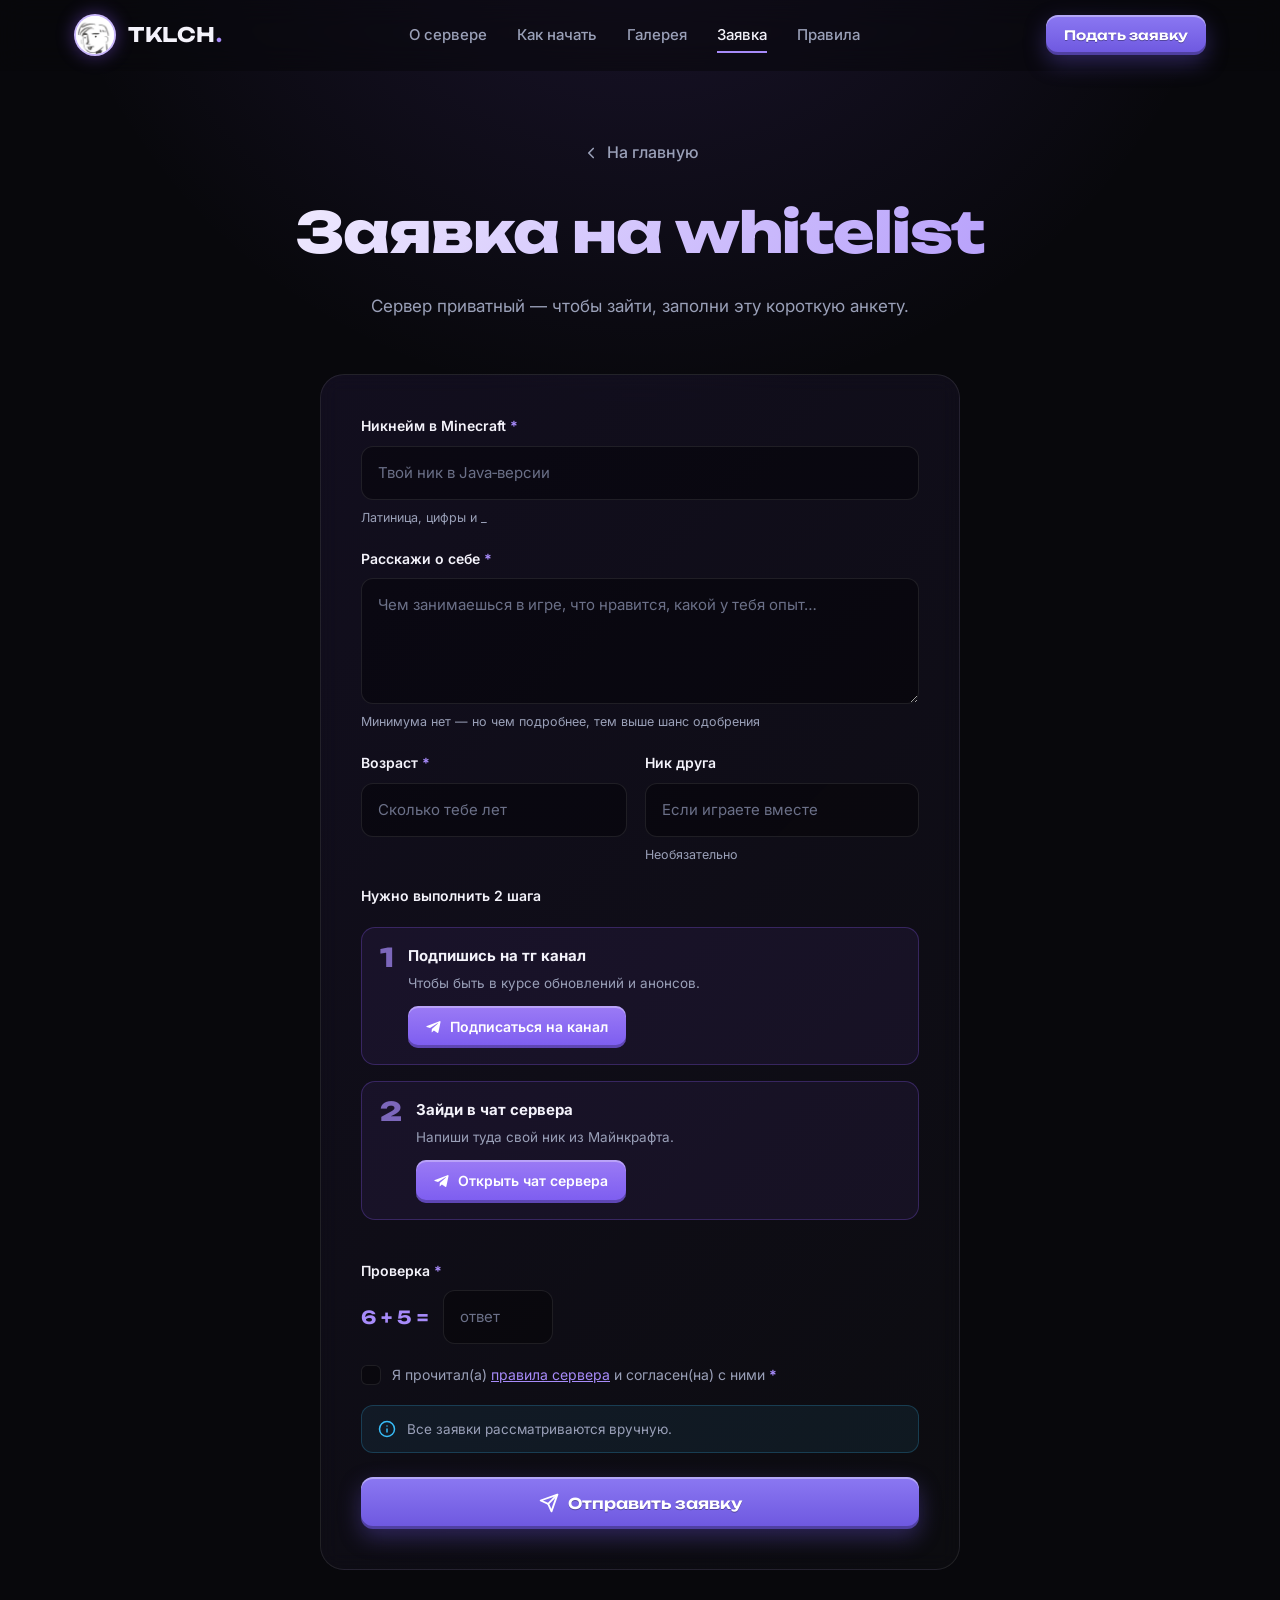
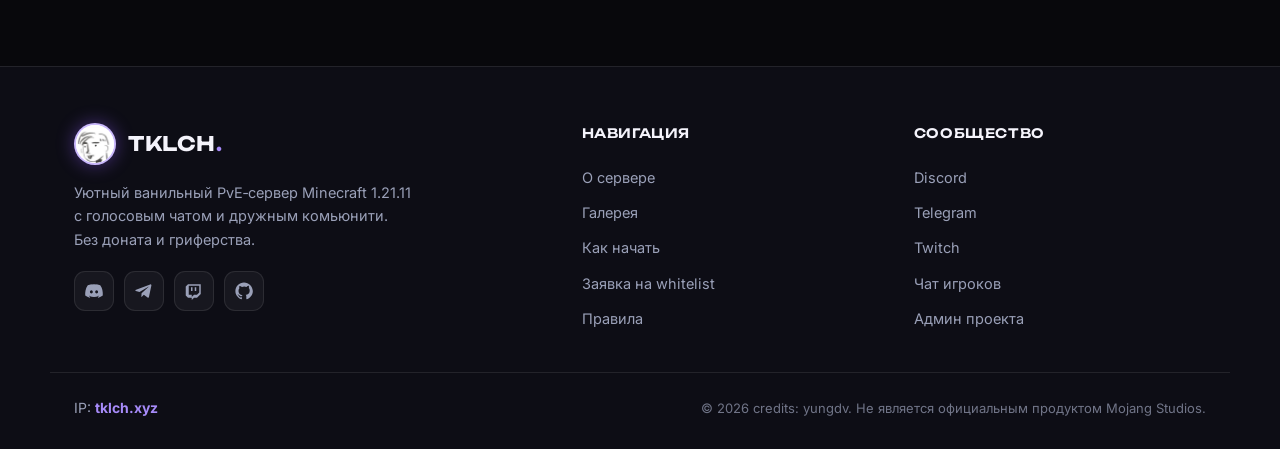
==== appeal.html @ 6e18e3d5 "yo" ====
<!DOCTYPE html>
<html lang="ru">
<head>
<meta charset="UTF-8">
<meta http-equiv="Content-Security-Policy" content="upgrade-insecure-requests">
<meta name="viewport" content="width=device-width, initial-scale=1.0">
<title>Заявка на whitelist | TKLCH Vanilla</title>
<meta name="description" content="Подать заявку на whitelist сервера TKLCH Vanilla. Заполни анкету — админы рассмотрят и добавят тебя на сервер.">
<meta name="robots" content="noindex, follow">
<link rel="icon" href="assets/logo.png">
<link rel="preconnect" href="https://fonts.googleapis.com">
<link rel="preconnect" href="https://fonts.gstatic.com" crossorigin>
<link href="https://fonts.googleapis.com/css2?family=Unbounded:wght@400;600;700;800&family=Inter:wght@400;500;600;700&family=Caveat:wght@600;700&display=swap" rel="stylesheet">
<link rel="stylesheet" href="css/style.css">
</head>
<body class="page-appeal">

<header class="nav" id="nav">
  <div class="nav__inner">
    <a href="index.html" class="brand">
      <span class="brand__logo"><img src="assets/logo.png" alt="TKLCH"></span>
      <span class="brand__name">TKLCH<b>.</b></span>
    </a>
    <nav class="nav__links" id="navLinks">
      <a href="index.html#about">О сервере</a>
      <a href="index.html#join">Как начать</a>
      <a href="index.html#gallery">Галерея</a>
      <a href="appeal.html" class="active">Заявка</a>
      <a href="rules.html">Правила</a>
    </nav>
    <div class="nav__right">
            <a href="appeal.html" class="mc-btn mc-btn--sm">Подать заявку</a>
      <button class="burger" id="burger" aria-label="Меню"><span></span><span></span><span></span></button>
    </div>
  </div>
</header>

<section class="appeal-hero">
  <div class="wrap">
    <a href="index.html" class="back-link">
      <svg viewBox="0 0 24 24" width="18" height="18" fill="none" stroke="currentColor" stroke-width="2.2" stroke-linecap="round" stroke-linejoin="round"><path d="m15 18-6-6 6-6"/></svg>
      На главную
    </a>
    <h1 class="appeal-hero__title">Заявка на whitelist</h1>
    <p class="appeal-hero__lead">Сервер приватный — чтобы зайти, заполни эту короткую анкету.</p>
  </div>
</section>

<section class="section appeal-section">
  <div class="wrap">
    <div class="appeal-card reveal">

      <div class="appeal-box" id="appealBox">
        <form class="appeal-form" id="appealForm" novalidate>

          <label class="field">
            <span class="field__label">Никнейм в Minecraft <b>*</b></span>
            <div class="nick-row">
              <img class="nick-avatar" id="nickAvatar" src="" alt="">
              <input type="text" name="nick" id="fNick" placeholder="Твой ник в Java‑версии" autocomplete="off" maxlength="16">
            </div>
            <span class="field__hint">Латиница, цифры и _</span>
          </label>

          <label class="field">
            <span class="field__label">Расскажи о себе <b>*</b></span>
            <textarea name="about" id="fAbout" rows="4" placeholder="Чем занимаешься в игре, что нравится, какой у тебя опыт…"></textarea>
            <span class="field__hint">Минимума нет — но чем подробнее, тем выше шанс одобрения</span>
          </label>

          <div class="field-row">
            <label class="field">
              <span class="field__label">Возраст <b>*</b></span>
              <input type="number" name="age" id="fAge" placeholder="Сколько тебе лет" min="6" max="99">
            </label>
            <label class="field">
              <span class="field__label">Ник друга</span>
              <input type="text" name="friend" id="fFriend" placeholder="Если играете вместе" autocomplete="off" maxlength="16">
              <span class="field__hint">Необязательно</span>
            </label>
          </div>
          <span class="field__label">Нужно выполнить 2 шага</span>
          <div class="chat-steps">
            <div class="chat-step">
              <span class="chat-step__n">1</span>
              <div class="chat-step__body">
                <b>Подпишись на тг канал</b>
                <p>Чтобы быть в курсе обновлений и анонсов.</p>
                <a class="chat-step__btn" href="https://t.me/tklch1" target="_blank" rel="noopener">
                  <svg viewBox="0 0 24 24" width="16" height="16" fill="currentColor"><path d="M21.9 4.3 18.6 20c-.2 1.1-.9 1.3-1.8.8l-5-3.7-2.4 2.3c-.3.3-.5.5-1 .5l.4-5 9.1-8.2c.4-.4-.1-.6-.6-.2L6 13.4l-4.8-1.5c-1-.3-1-1 .2-1.5l18.8-7.2c.9-.3 1.6.2 1.7 1.1Z"/></svg>
                  Подписаться на канал
                </a>
              </div>
            </div>

            <div class="chat-step">
              <span class="chat-step__n">2</span>
              <div class="chat-step__body">
                <b>Зайди в чат сервера</b>
                <p>Напиши туда свой ник из Майнкрафта.</p> 
                <a class="chat-step__btn" href="https://t.me/+W9TUiz_y2bthZDky" target="_blank" rel="noopener">
                  <svg viewBox="0 0 24 24" width="16" height="16" fill="currentColor"><path d="M21.9 4.3 18.6 20c-.2 1.1-.9 1.3-1.8.8l-5-3.7-2.4 2.3c-.3.3-.5.5-1 .5l.4-5 9.1-8.2c.4-.4-.1-.6-.6-.2L6 13.4l-4.8-1.5c-1-.3-1-1 .2-1.5l18.8-7.2c.9-.3 1.6.2 1.7 1.1Z"/></svg>
                  Открыть чат сервера
                </a>
              </div>
            </div>
          </div>

          <label class="field">
            <span class="field__label">Проверка <b>*</b></span>
            <div class="cap-row">
              <span class="cap-q" id="capQ">? + ? =</span>
              <input type="number" id="fCap" inputmode="numeric" placeholder="ответ">
            </div>
          </label>

          <label class="check">
            <input type="checkbox" id="rulesAgree">
            <span>Я прочитал(а) <a href="rules.html" target="_blank" rel="noopener">правила сервера</a> и согласен(на) с ними <b>*</b></span>
          </label>

          <div class="appeal-note">
            <svg viewBox="0 0 24 24" width="18" height="18" fill="none" stroke="currentColor" stroke-width="2" stroke-linecap="round" stroke-linejoin="round"><circle cx="12" cy="12" r="10"/><path d="M12 16v-4"/><path d="M12 8h.01"/></svg>
            <span>Все заявки рассматриваются вручную.</span>
          </div>

          <p class="appeal-err" id="appealErr" hidden></p>

          <button type="submit" class="mc-btn mc-btn--big appeal-submit" id="appealSubmit">
            <svg viewBox="0 0 24 24" width="20" height="20" fill="none" stroke="currentColor" stroke-width="2.2" stroke-linecap="round" stroke-linejoin="round"><path d="m22 2-7 20-4-9-9-4Z"/><path d="M22 2 11 13"/></svg>
            Отправить заявку
          </button>
        </form>
      </div>

        <div class="appeal-done" id="appealDone" hidden>
        <span class="appeal-done__ic">
          <svg viewBox="0 0 24 24" width="40" height="40" fill="none" stroke="currentColor" stroke-width="2.4" stroke-linecap="round" stroke-linejoin="round"><path d="M20 6 9 17l-5-5"/></svg>
        </span>
        <h2>Заявка принята ✓</h2>
        <p>Спасибо! Теперь зайди в чат сервера и напиши свой ник — админ увидит заявку и проверит тебя.</p>
        <div class="appeal-done__ip">IP сервера: <b>tklch.xyz</b> — пробуй подключаться, как только одобрят.</div>
        <div class="appeal-done__btns">
          <a class="mc-btn mc-btn--big" href="https://drive.google.com/drive/folders/1QdErwr2cvwE86DZERd6zlfcnde2Ei71H?usp=sharing" target="_blank" rel="noopener">
            <svg viewBox="0 0 24 24" width="20" height="20" fill="none" stroke="currentColor" stroke-width="2.2" stroke-linecap="round" stroke-linejoin="round"><path d="M21 15v4a2 2 0 0 1-2 2H5a2 2 0 0 1-2-2v-4"/><path d="M7 10l5 5 5-5"/><path d="M12 15V3"/></svg>
            Скачать сборку
          </a>
          <a class="ghost-btn" href="index.html">На главную</a>
        </div>
      </div>

    </div>
  </div>
</section>

<footer class="footer">
  <div class="wrap footer__top">
    <div class="footer__brand">
      <a href="index.html" class="brand">
        <span class="brand__logo"><img src="assets/logo.png" alt="TKLCH"></span>
        <span class="brand__name">TKLCH<b>.</b></span>
      </a>
      <p>Уютный ванильный PvE‑сервер Minecraft 1.21.11 с голосовым чатом и дружным комьюнити. Без доната и гриферства.</p>
      <div class="footer__socials">
        <a class="footer__soc" href="https://discord.gg/ajmHTSqC7" target="_blank" rel="noopener" aria-label="Discord">
          <svg viewBox="0 0 24 24" width="18" height="18" fill="currentColor"><path d="M20.3 4.4A19.8 19.8 0 0 0 15.4 3l-.3.5a18 18 0 0 1 4.3 1.4 16.6 16.6 0 0 0-14.8 0A18 18 0 0 1 8.9 3.5L8.6 3a19.8 19.8 0 0 0-4.9 1.4C.5 9 .1 13.6.3 18.1a19.9 19.9 0 0 0 6 3l.8-1.3a13 13 0 0 1-2-1l.5-.4a14.2 14.2 0 0 0 12.8 0l.5.4a13 13 0 0 1-2 1l.8 1.3a19.9 19.9 0 0 0 6-3c.3-5.2-.5-9.8-3.4-13.7ZM8.5 15.3c-1 0-1.9-1-1.9-2.2s.8-2.2 1.9-2.2 1.9 1 1.9 2.2-.8 2.2-1.9 2.2Zm7 0c-1 0-1.9-1-1.9-2.2s.8-2.2 1.9-2.2 1.9 1 1.9 2.2-.8 2.2-1.9 2.2Z"/></svg>
        </a>
        <a class="footer__soc" href="https://t.me/tklch1/574" target="_blank" rel="noopener" aria-label="Telegram">
          <svg viewBox="0 0 24 24" width="18" height="18" fill="currentColor"><path d="M21.9 4.3 18.6 20c-.2 1.1-.9 1.3-1.8.8l-5-3.7-2.4 2.3c-.3.3-.5.5-1 .5l.4-5 9.1-8.2c.4-.4-.1-.6-.6-.2L6 13.4l-4.8-1.5c-1-.3-1-1 .2-1.5l18.8-7.2c.9-.3 1.6.2 1.7 1.1Z"/></svg>
        </a>
        <a class="footer__soc" href="https://twitch.tv/tklch_" target="_blank" rel="noopener" aria-label="Twitch">
          <svg viewBox="0 0 24 24" width="18" height="18" fill="currentColor"><path d="M4 3 1 6v12l3 3h5v3l3-3h4l5-5V3H4Zm15 11-3 3h-4l-3 3v-3H5V5h14v9ZM15 7h-2v5h2V7Zm-5 0H8v5h2V7Z"/></svg>
        </a>
        <a class="footer__soc" href="https://github.com/yungdv" target="_blank" rel="noopener" aria-label="GitHub">
          <svg viewBox="0 0 24 24" width="18" height="18" fill="currentColor"><path d="M12 .5C5.7.5.5 5.7.5 12c0 5.1 3.3 9.4 7.9 10.9.6.1.8-.2.8-.5v-2c-3.2.7-3.9-1.4-3.9-1.4-.5-1.3-1.3-1.7-1.3-1.7-1.1-.7.1-.7.1-.7 1.2.1 1.8 1.2 1.8 1.2 1 1.8 2.7 1.3 3.4 1 .1-.8.4-1.3.7-1.6-2.6-.3-5.3-1.3-5.3-5.7 0-1.3.5-2.3 1.2-3.1-.1-.3-.5-1.5.1-3.1 0 0 1-.3 3.3 1.2a11.5 11.5 0 0 1 6 0C17.3 4.7 18.3 5 18.3 5c.6 1.6.2 2.8.1 3.1.8.8 1.2 1.8 1.2 3.1 0 4.4-2.7 5.4-5.3 5.7.4.4.8 1.1.8 2.2v3.3c0 .3.2.6.8.5 4.6-1.5 7.9-5.8 7.9-10.9C23.5 5.7 18.3.5 12 .5Z"/></svg>
        </a>
      </div>
    </div>
    <div class="footer__col">
      <h4>Навигация</h4>
      <a href="index.html#about">О сервере</a>
      <a href="index.html#gallery">Галерея</a>
      <a href="index.html#join">Как начать</a>
      <a href="appeal.html">Заявка на whitelist</a>
      <a href="rules.html">Правила</a>
    </div>
    <div class="footer__col">
      <h4>Сообщество</h4>
      <a href="https://discord.gg/ajmHTSqC7" target="_blank" rel="noopener">Discord</a>
      <a href="https://t.me/tklch1/574" target="_blank" rel="noopener">Telegram</a>
      <a href="https://twitch.tv/tklch_" target="_blank" rel="noopener">Twitch</a>
      <a href="https://t.me/+X7nzIsQjGr85MTEy" target="_blank" rel="noopener">Чат игроков</a>
      <a href="https://t.me/DAILKAT" target="_blank" rel="noopener">Админ проекта</a>
    </div>
  </div>
  <div class="wrap footer__bottom">
    <p class="footer__ip">IP: <b>tklch.xyz</b></p>
    <p class="footer__copy">© 2026 credits: yungdv. Не является официальным продуктом Mojang Studios.</p>
  </div>
</footer>

<script src="js/main.js"></script>
</body>
</html>
---- css/style.css ----
:root{
    --bg:#08080c;
    --bg2:#0d0d15;
    --violet:#8b5cf6;
    --violet-2:#a78bfa;
    --indigo:#6366f1;
    --blue:#38bdf8;
    --green:#34d399;
    --text:#f4f3fb;
    --muted:#9aa0b8;
    --border:rgba(255,255,255,.09);
    --glass:rgba(255,255,255,.045);
    --radius:18px;
    --maxw:1180px;
  }
  *{margin:0;padding:0;box-sizing:border-box}
  html{scroll-behavior:smooth;scroll-padding-top:90px}
  body{
    font-family:'Inter',system-ui,sans-serif;
    background:var(--bg);
    color:var(--text);
    line-height:1.6;
    overflow-x:hidden;
    -webkit-font-smoothing:antialiased;
  }
  img{display:block;max-width:100%}
  a{color:inherit;text-decoration:none}
  code{font-family:ui-monospace,'SFMono-Regular',Menlo,Consolas,monospace}
  .wrap{max-width:var(--maxw);margin:0 auto;padding:0 24px}
  .section{padding:96px 0;position:relative}

  .nav{
    position:fixed;inset:0 0 auto 0;z-index:100;
    background:rgba(8,8,12,.55);
    backdrop-filter:blur(14px);
    border-bottom:1px solid transparent;
    transition:.3s;
  }
  .nav.scrolled{background:rgba(8,8,12,.9);border-bottom-color:var(--border)}
  .nav__inner{
    max-width:var(--maxw);margin:0 auto;padding:14px 24px;
    display:flex;align-items:center;justify-content:space-between;gap:20px;
  }
  .brand{display:flex;align-items:center;gap:12px;cursor:pointer}
  .brand__logo{
    width:42px;height:42px;border-radius:50%;overflow:hidden;
    background:#fff;display:grid;place-items:center;flex:none;
    border:2px solid rgba(167,139,250,.6);
    box-shadow:0 0 18px rgba(139,92,246,.45);
  }
  .brand__logo img{width:100%;height:100%;object-fit:cover}
  .brand__name{font-family:'Unbounded';font-weight:700;font-size:20px;letter-spacing:.5px}
  .brand__name b{color:var(--violet-2)}
  .nav__links{display:flex;gap:30px}
  .nav__links a{color:var(--muted);font-weight:500;font-size:15px;position:relative;transition:.2s}
  .nav__links a::after{content:"";position:absolute;left:0;bottom:-6px;height:2px;width:0;background:var(--violet-2);transition:.25s}
  .nav__links a:hover,.nav__links a.active{color:var(--text)}
  .nav__links a:hover::after,.nav__links a.active::after{width:100%}
  .nav__right{display:flex;align-items:center;gap:14px}
  .burger{display:none;flex-direction:column;gap:5px;background:none;border:0;cursor:pointer;padding:6px}
  .burger span{width:24px;height:2px;background:var(--text);border-radius:2px;transition:.3s}

  .mc-btn{
    font-family:'Unbounded';font-weight:600;font-size:14px;color:#fff;
    display:inline-flex;align-items:center;gap:9px;cursor:pointer;
    background:linear-gradient(180deg,#8b78f2,#6d57df);
    border:0;border-radius:12px;padding:14px 24px;
    box-shadow:inset 0 2px 0 rgba(255,255,255,.35),inset 0 -3px 0 rgba(0,0,0,.28),0 8px 22px rgba(109,87,223,.35);
    text-shadow:0 1px 0 rgba(0,0,0,.3);transition:filter .2s,box-shadow .2s,background .2s;
  }
  .mc-btn:hover{filter:brightness(1.12);box-shadow:inset 0 2px 0 rgba(255,255,255,.4),inset 0 -3px 0 rgba(0,0,0,.28),0 10px 30px rgba(109,87,223,.55)}
  .mc-btn:active{box-shadow:inset 0 2px 6px rgba(0,0,0,.4)}
  .mc-btn--sm{padding:10px 18px;font-size:13px}
  .mc-btn--big{padding:16px 28px;font-size:15px}
  .mc-btn--discord{background:linear-gradient(180deg,#6d7bf2,#5260d8);box-shadow:inset 0 2px 0 rgba(255,255,255,.3),inset 0 -3px 0 rgba(0,0,0,.28),0 8px 22px rgba(82,96,216,.4)}
  .mc-btn--discord:hover{box-shadow:inset 0 2px 0 rgba(255,255,255,.35),inset 0 -3px 0 rgba(0,0,0,.28),0 10px 30px rgba(82,96,216,.6)}
  .mc-btn.copied{background:linear-gradient(180deg,#34d399,#10b981)!important;box-shadow:inset 0 2px 0 rgba(255,255,255,.35),inset 0 -3px 0 rgba(0,0,0,.25),0 8px 22px rgba(16,185,129,.4)!important}
  .ghost-btn{
    font-family:'Inter';font-weight:600;font-size:14px;color:var(--text);
    display:inline-flex;align-items:center;gap:9px;cursor:pointer;
    background:var(--glass);border:1px solid var(--border);border-radius:12px;padding:15px 22px;transition:.2s;
  }
  .ghost-btn:hover{border-color:var(--violet-2);background:rgba(139,92,246,.12);box-shadow:0 0 24px rgba(139,92,246,.18)}
  .ghost-btn.copied{border-color:var(--green)!important;color:var(--green)!important}

  .hero{position:relative;min-height:100vh;display:flex;align-items:center;padding:120px 0 80px;overflow:hidden}
  .hero__bg{
    position:absolute;inset:0;z-index:0;
    background:url('../assets/background.png') center/cover no-repeat;
    filter:blur(3px) saturate(1.1) brightness(.9);
    transform:translate(var(--px,0px),var(--py,0px)) scale(1.16);
    animation:slowzoom 26s ease-in-out infinite alternate;
    will-change:transform;
  }
  @keyframes slowzoom{to{transform:translate(var(--px,0px),var(--py,0px)) scale(1.26)}}
  .hero__overlay{
    position:absolute;inset:0;z-index:1;
    background:
      linear-gradient(90deg,rgba(8,8,12,.97) 0%,rgba(8,8,12,.9) 34%,rgba(8,8,12,.5) 64%,rgba(8,8,12,.62) 100%),
      radial-gradient(120% 90% at 50% 120%,rgba(8,8,12,.9),transparent 60%);
  }
  .hero__sparks{position:absolute;inset:0;z-index:2;pointer-events:none}
  .hero__sparks i{
    position:absolute;bottom:-12px;width:8px;height:8px;border-radius:2px;
    background:var(--violet-2);opacity:.75;box-shadow:0 0 12px var(--violet),0 0 4px #fff;
    animation:rise linear infinite;
  }
  .hero__sparks i:nth-child(3n){background:var(--blue);box-shadow:0 0 12px var(--blue),0 0 4px #fff}
  .hero__sparks i:nth-child(1){left:6%;animation-duration:10s;animation-delay:0s}
  .hero__sparks i:nth-child(2){left:14%;animation-duration:13s;animation-delay:2s}
  .hero__sparks i:nth-child(3){left:23%;animation-duration:9s;animation-delay:4s}
  .hero__sparks i:nth-child(4){left:31%;animation-duration:12s;animation-delay:1s}
  .hero__sparks i:nth-child(5){left:40%;animation-duration:11s;animation-delay:3s}
  .hero__sparks i:nth-child(6){left:49%;animation-duration:14s;animation-delay:5s}
  .hero__sparks i:nth-child(7){left:58%;animation-duration:9.5s;animation-delay:2.5s}
  .hero__sparks i:nth-child(8){left:67%;animation-duration:12.5s;animation-delay:6s}
  .hero__sparks i:nth-child(9){left:75%;animation-duration:10.5s;animation-delay:1.5s}
  .hero__sparks i:nth-child(10){left:83%;animation-duration:13.5s;animation-delay:3.5s}
  .hero__sparks i:nth-child(11){left:90%;animation-duration:9s;animation-delay:5.5s}
  .hero__sparks i:nth-child(12){left:96%;animation-duration:11.5s;animation-delay:.5s}
  @keyframes rise{0%{transform:translateY(0) rotate(0);opacity:0}8%{opacity:.9}88%{opacity:.7}100%{transform:translateY(-104vh) rotate(220deg);opacity:0}}
  .hero__inner{
    position:relative;z-index:3;max-width:var(--maxw);margin:0 auto;padding:0 24px;width:100%;
    display:grid;grid-template-columns:1.1fr .9fr;gap:50px;align-items:center;
  }
  .pill{
    display:inline-flex;align-items:center;gap:9px;font-size:13px;font-weight:600;color:var(--violet-2);
    background:rgba(139,92,246,.14);border:1px solid rgba(139,92,246,.32);
    padding:8px 18px;border-radius:99px;backdrop-filter:blur(6px);
  }
  .dot{width:8px;height:8px;border-radius:50%;background:var(--violet-2);box-shadow:0 0 0 0 rgba(167,139,250,.7);animation:pulse 2s infinite}
  .dot--green{background:var(--green);box-shadow:0 0 0 0 rgba(52,211,153,.7);animation:pulseG 2s infinite}
  .dot--check{background:#64748b;box-shadow:none;animation:pulseCheck 1.5s infinite}
  .dot--red{background:#f87171;box-shadow:0 0 0 0 rgba(248,113,113,.7);animation:pulseR 2s infinite}
  @keyframes pulse{70%{box-shadow:0 0 0 8px rgba(167,139,250,0)}}
  @keyframes pulseG{70%{box-shadow:0 0 0 8px rgba(52,211,153,0)}}
  @keyframes pulseCheck{0%,100%{opacity:.35}50%{opacity:1}}
  @keyframes pulseR{70%{box-shadow:0 0 0 8px rgba(248,113,113,0)}}
  .hero__title{font-family:'Unbounded';font-weight:800;font-size:clamp(34px,5.2vw,62px);line-height:1.05;margin:22px 0 18px;letter-spacing:-1px}
  .grad{background:linear-gradient(120deg,var(--violet-2),var(--blue));-webkit-background-clip:text;background-clip:text;color:transparent}
  .hero__lead{color:var(--muted);font-size:18px;max-width:520px;margin-bottom:30px}
  .stats{display:flex;align-items:center;gap:26px;margin-bottom:28px}
  .stat__num{font-family:'Unbounded';font-weight:700;font-size:38px;line-height:1;display:block;color:#fff}
  .stat__label{display:flex;align-items:center;gap:7px;color:var(--muted);font-size:13px;margin-top:6px;text-transform:uppercase;letter-spacing:.5px}
  .stat__div{width:1px;height:46px;background:var(--border)}
  .online-names{display:flex;flex-wrap:wrap;gap:6px;margin-top:0;margin-bottom:26px;max-width:480px}
  .online-names:empty{display:none;margin-bottom:0}
  .online-names span{font-size:12px;font-weight:600;color:var(--violet-2);background:rgba(139,92,246,.12);border:1px solid rgba(139,92,246,.28);padding:3px 11px;border-radius:99px;transition:border-color .15s,background .15s,box-shadow .15s}
  .online-names span:hover{border-color:var(--violet-2);background:rgba(139,92,246,.22);box-shadow:0 0 14px rgba(139,92,246,.3)}
  .online-names__more{color:var(--muted)!important;background:rgba(255,255,255,.05)!important;border-color:var(--border)!important}
  .ip-bar{display:flex;align-items:center;gap:14px;background:rgba(0,0,0,.5);border:1px solid var(--border);border-radius:14px;padding:8px 8px 8px 22px;backdrop-filter:blur(8px);max-width:480px}
  .ip-bar code{font-size:17px;color:#e9e6ff;letter-spacing:.4px;flex:1;overflow:hidden;text-overflow:ellipsis;white-space:nowrap;cursor:pointer;transition:color .2s}
  .ip-bar code:hover{color:#fff}
  .hero__socials{display:flex;gap:14px;margin-top:26px;flex-wrap:wrap}
  .soc{display:inline-flex;align-items:center;gap:9px;font-weight:600;font-size:15px;padding:12px 22px;border-radius:12px;border:1px solid var(--border);background:var(--glass);transition:background .25s,border-color .25s,box-shadow .25s}
  .soc--discord:hover{background:rgba(88,101,242,.22);border-color:#7983f5;box-shadow:0 0 24px rgba(88,101,242,.28)}
  .soc--tg:hover{background:rgba(56,189,248,.16);border-color:var(--blue);box-shadow:0 0 24px rgba(56,189,248,.25)}
  .soc--twitch:hover{background:rgba(145,70,255,.22);border-color:#a970ff;box-shadow:0 0 24px rgba(145,70,255,.28)}
  .hero__art{
    position:relative;display:grid;place-items:center;
    transform:perspective(1000px) rotateX(var(--ry,0deg)) rotateY(var(--rx,0deg));
    transition:transform .25s ease-out;transform-style:preserve-3d;
  }
  .polaroid{
    background:#e3d8ff;border-radius:14px;padding:14px 14px 8px;
    transform:rotate(-4deg);box-shadow:0 30px 70px rgba(0,0,0,.55),0 0 0 1px rgba(255,255,255,.55),0 0 70px rgba(139,92,246,.55);
    animation:floaty 6s ease-in-out infinite;max-width:340px;width:100%;
    transition:transform .35s cubic-bezier(.16,1,.3,1),box-shadow .35s;
  }
  @keyframes floaty{0%,100%{transform:rotate(-4deg) translateY(0)}50%{transform:rotate(-2deg) translateY(-18px)}}
  .hero__art:hover .polaroid{
    animation:none;transform:rotate(-1deg) scale(1.05);
    box-shadow:0 40px 90px rgba(0,0,0,.6),0 0 0 1px rgba(255,255,255,.7),0 0 100px rgba(139,92,246,.8);
  }
  .polaroid__photo{border-radius:8px;overflow:hidden;background:linear-gradient(160deg,#efe9ff,#d9ccff);aspect-ratio:1/1;display:grid;place-items:center}
  .polaroid__photo img{width:100%;height:100%;object-fit:contain}
  .polaroid__cap{font-family:'Caveat';font-size:27px;font-weight:700;color:#5a32d6;text-align:center;padding:6px 0 4px;text-shadow:0 1px 0 rgba(255,255,255,.65)}
  .polaroid__spark{position:absolute;width:14px;height:14px;border-radius:3px;background:var(--violet-2);box-shadow:0 0 14px var(--violet);animation:twinkle 3s ease-in-out infinite}
  .polaroid__spark.s1{top:6%;left:8%;animation-delay:0s}
  .polaroid__spark.s2{bottom:10%;right:6%;background:var(--blue);box-shadow:0 0 14px var(--blue);animation-delay:1s}
  .polaroid__spark.s3{top:40%;right:-4%;animation-delay:2s}
  @keyframes twinkle{0%,100%{transform:scale(.6) rotate(0);opacity:.4}50%{transform:scale(1.1) rotate(45deg);opacity:1}}
  .scroll-cue{position:absolute;left:50%;bottom:26px;transform:translateX(-50%);z-index:3;color:var(--muted);animation:bob 1.8s ease-in-out infinite}
  @keyframes bob{0%,100%{transform:translate(-50%,0)}50%{transform:translate(-50%,8px)}}

  .ticker{position:relative;z-index:3;border-top:1px solid var(--border);border-bottom:1px solid var(--border);background:rgba(8,8,12,.6);backdrop-filter:blur(8px);overflow:hidden}
  .ticker__track{display:flex;white-space:nowrap;padding:12px 0;width:max-content;animation:marquee 42s linear infinite}
  .ticker:hover .ticker__track{animation-play-state:paused}
  .ticker__item{display:inline-flex;align-items:center;gap:8px;color:var(--muted);font-size:13.5px;font-family:ui-monospace,Menlo,Consolas,monospace;padding-right:46px}
  .ticker__item::after{content:'◆';margin-left:46px;color:rgba(139,92,246,.4);font-size:10px}
  .ticker__item .tk{color:var(--green);font-weight:700}
  .ticker__item .tn{color:var(--violet-2);font-weight:700}
  @keyframes marquee{from{transform:translateX(0)}to{transform:translateX(-50%)}}

  .head{text-align:center;max-width:680px;margin:0 auto 54px}
  .head__title{font-family:'Unbounded';font-weight:700;font-size:clamp(28px,4vw,44px);letter-spacing:-.5px}
  .head__sub{color:var(--muted);font-size:17px;margin-top:14px}

  .server-card{
    display:grid;grid-template-columns:1.4fr 1fr;gap:40px;align-items:center;
    background:linear-gradient(135deg,rgba(139,92,246,.1),rgba(255,255,255,.02));
    border:1px solid var(--border);border-radius:24px;padding:42px;backdrop-filter:blur(10px);
    margin-bottom:64px;transition:border-color .3s,box-shadow .3s;
  }
  .server-card:hover{border-color:rgba(139,92,246,.35);box-shadow:0 24px 60px rgba(139,92,246,.12)}
  .chip-row{display:flex;gap:8px;flex-wrap:wrap;margin-bottom:16px}
  .tag{font-size:12px;font-weight:700;letter-spacing:.4px;padding:5px 12px;border-radius:99px;background:rgba(255,255,255,.07);border:1px solid var(--border);color:var(--muted)}
  .tag--violet{color:var(--violet-2);border-color:rgba(139,92,246,.4);background:rgba(139,92,246,.12)}
  .tag--blue{color:var(--blue);border-color:rgba(56,189,248,.4);background:rgba(56,189,248,.12)}
  .server-id{display:flex;align-items:center;gap:14px;margin-bottom:14px}
  .server-id__icon{width:54px;height:54px;border-radius:12px;flex:none;image-rendering:pixelated;background:#000;border:1px solid var(--border);box-shadow:0 0 0 1px rgba(255,255,255,.05),0 8px 26px rgba(0,0,0,.45),0 0 22px rgba(139,92,246,.25)}
  .server-id h2{font-family:'Unbounded';font-weight:700;font-size:30px;margin-bottom:3px}
  .server-id__motd{color:var(--muted);font-size:12.5px;line-height:1.4;white-space:pre-line;font-family:ui-monospace,Menlo,Consolas,monospace;letter-spacing:.2px}
  .server-id__motd:empty{display:none}
  .server-card__info p{color:var(--muted);margin-bottom:20px}
  .mod-chips{display:flex;flex-wrap:wrap;gap:8px}
  .mod-chips span{font-size:13px;font-weight:500;color:var(--violet-2);background:rgba(139,92,246,.1);border:1px solid rgba(139,92,246,.25);padding:6px 13px;border-radius:8px}
  .wipe-counter{display:inline-flex;align-items:center;gap:10px;margin-top:22px;padding:10px 16px;border-radius:12px;background:rgba(56,189,248,.08);border:1px solid rgba(56,189,248,.25);color:var(--muted);font-size:14px}
  .wipe-counter b{font-family:'Unbounded';font-weight:700;font-size:20px;color:var(--blue);line-height:1}
  .server-card__actions{display:flex;flex-direction:column;gap:14px}
  .server-card__actions .mc-btn,.server-card__actions .ghost-btn{justify-content:center;width:100%}

  .features{display:grid;grid-template-columns:repeat(3,1fr);gap:22px}
  .feature{background:var(--glass);border:1px solid var(--border);border-radius:var(--radius);padding:34px;transition:.3s}
  .feature:hover{border-color:rgba(139,92,246,.55);background:rgba(139,92,246,.06);box-shadow:0 0 0 1px rgba(139,92,246,.25),0 18px 50px rgba(139,92,246,.18)}
  .feature__ic{width:56px;height:56px;border-radius:14px;display:grid;place-items:center;color:var(--violet-2);background:rgba(139,92,246,.14);margin-bottom:20px;transition:.3s}
  .feature:hover .feature__ic{background:rgba(139,92,246,.24);box-shadow:0 0 22px rgba(139,92,246,.35)}
  .feature h3{font-family:'Unbounded';font-weight:600;font-size:20px;margin-bottom:10px}
  .feature p{color:var(--muted)}

  .bento{display:grid;grid-template-columns:repeat(4,1fr);grid-auto-rows:210px;gap:16px}
  .bento__item{position:relative;border-radius:16px;overflow:hidden;cursor:pointer;border:1px solid var(--border);margin:0;transition:border-color .3s,box-shadow .3s}
  .bento__item--big{grid-column:span 2;grid-row:span 2}
  .bento__item img{width:100%;height:100%;object-fit:cover;transition:transform .6s}
  .bento__item:hover{border-color:rgba(139,92,246,.5);box-shadow:0 24px 60px rgba(139,92,246,.2)}
  .bento__item:hover img{transform:scale(1.08)}
  .bento__item figcaption{position:absolute;inset:auto 0 0 0;padding:22px;background:linear-gradient(to top,rgba(8,8,12,.92),transparent);transform:translateY(8px);opacity:0;transition:.3s}
  .bento__item:hover figcaption{transform:translateY(0);opacity:1}
  .bento__item figcaption b{font-family:'Unbounded';font-weight:600;font-size:17px;display:block}
  .bento__item figcaption span{color:var(--muted);font-size:13px}

  .steps{display:grid;grid-template-columns:repeat(3,1fr);gap:24px;position:relative}
  .step{background:var(--glass);border:1px solid var(--border);border-radius:var(--radius);padding:34px;position:relative;transition:.3s}
  .step:hover{border-color:rgba(139,92,246,.55);background:rgba(139,92,246,.05);box-shadow:0 0 0 1px rgba(139,92,246,.22),0 18px 50px rgba(139,92,246,.16)}
  .step__n{font-family:'Unbounded';font-weight:800;font-size:54px;color:rgba(139,92,246,.18);line-height:1;display:block;margin-bottom:6px}
  .step h3{font-family:'Unbounded';font-weight:600;font-size:20px;margin-bottom:10px}
  .step p{color:var(--muted);margin-bottom:20px}
  .step__link{display:inline-flex;align-items:center;gap:8px;font-weight:600;color:var(--violet-2);transition:.2s}
  .step__link:hover{gap:12px;color:#fff}
  .step__link--accent{color:#fff;background:linear-gradient(180deg,#8b78f2,#6d57df);padding:11px 20px;border-radius:11px;box-shadow:inset 0 2px 0 rgba(255,255,255,.3),inset 0 -3px 0 rgba(0,0,0,.28)}
  .step__link--accent:hover{filter:brightness(1.12);box-shadow:inset 0 2px 0 rgba(255,255,255,.35),inset 0 -3px 0 rgba(0,0,0,.28),0 8px 24px rgba(109,87,223,.5)}
  .rules-teaser{display:flex;align-items:center;gap:18px;margin-top:40px;background:linear-gradient(135deg,rgba(99,102,241,.12),rgba(255,255,255,.02));border:1px solid var(--border);border-radius:16px;padding:22px 26px;transition:.3s}
  .rules-teaser:hover{border-color:rgba(139,92,246,.5);box-shadow:0 0 0 1px rgba(139,92,246,.2),0 14px 40px rgba(139,92,246,.14)}
  .rules-teaser__ic{width:46px;height:46px;border-radius:12px;display:grid;place-items:center;color:var(--violet-2);background:rgba(139,92,246,.14);flex:none}
  .rules-teaser span:nth-child(2){flex:1;color:var(--muted)}
  .rules-teaser code{color:var(--violet-2);background:rgba(139,92,246,.12);padding:2px 8px;border-radius:6px}
  .rules-teaser__go{display:inline-flex;align-items:center;gap:8px;font-weight:600;color:var(--violet-2);flex:none}

  .faq{max-width:820px;margin:0 auto;display:flex;flex-direction:column;gap:14px}
  .faq__item{background:var(--glass);border:1px solid var(--border);border-radius:16px;overflow:hidden;transition:border-color .25s,background .25s}
  .faq__item:hover{border-color:rgba(139,92,246,.3)}
  .faq__item.open{border-color:rgba(139,92,246,.45);background:rgba(139,92,246,.06)}
  .faq__q{width:100%;display:flex;align-items:center;justify-content:space-between;gap:18px;cursor:pointer;background:none;border:0;color:var(--text);text-align:left;font-family:'Unbounded';font-weight:600;font-size:17px;padding:22px 24px}
  .faq__ic{flex:none;width:30px;height:30px;border-radius:9px;display:grid;place-items:center;color:var(--violet-2);background:rgba(139,92,246,.14);transition:transform .3s,background .25s}
  .faq__item.open .faq__ic{transform:rotate(45deg);background:rgba(139,92,246,.28)}
  .faq__a{max-height:0;overflow:hidden;transition:max-height .35s ease}
  .faq__a p{color:var(--muted);font-size:15.5px;line-height:1.7;padding:0 24px 22px}

  .twitch{position:relative;border:1px solid var(--border);border-radius:24px;overflow:hidden;min-height:300px;background:linear-gradient(135deg,rgba(145,70,255,.12),rgba(255,255,255,.02));backdrop-filter:blur(8px)}
  .twitch__loading{display:flex;align-items:center;gap:12px;justify-content:center;height:300px;color:var(--muted);font-weight:500}
  .spinner{width:18px;height:18px;border:2.5px solid rgba(255,255,255,.15);border-top-color:var(--violet-2);border-radius:50%;animation:spin .8s linear infinite}
  @keyframes spin{to{transform:rotate(360deg)}}
  .twitch__live{position:relative;display:block;cursor:pointer}
  .twitch__live img{width:100%;height:auto;display:block;aspect-ratio:16/9;object-fit:cover;transition:transform .6s}
  .twitch__live:hover img{transform:scale(1.04)}
  .twitch__live::after{content:"";position:absolute;inset:0;background:linear-gradient(to top,rgba(8,8,12,.85) 0%,transparent 45%);transition:.3s}
  .twitch__live:hover::after{background:linear-gradient(to top,rgba(8,8,12,.7) 0%,rgba(145,70,255,.15) 100%)}
  .twitch__badge{position:absolute;top:18px;left:18px;z-index:2;display:inline-flex;align-items:center;gap:8px;background:#eb0400;color:#fff;font-family:'Unbounded';font-weight:700;font-size:13px;letter-spacing:.5px;padding:7px 14px;border-radius:8px;box-shadow:0 4px 14px rgba(235,4,0,.5)}
  .twitch__badge .dot{background:#fff;box-shadow:none}
  .twitch__play{position:absolute;inset:0;z-index:2;margin:auto;width:74px;height:74px;border-radius:50%;background:rgba(145,70,255,.92);display:grid;place-items:center;color:#fff;box-shadow:0 10px 40px rgba(145,70,255,.6);transition:.25s;opacity:0;transform:scale(.85)}
  .twitch__live:hover .twitch__play{opacity:1;transform:scale(1)}
  .twitch__play svg{margin-left:4px}
  .twitch__meta{position:absolute;left:22px;bottom:18px;right:22px;z-index:2}
  .twitch__meta b{font-family:'Unbounded';font-weight:600;font-size:20px;display:block}
  .twitch__meta span{color:var(--muted);font-size:14px}
.twitch__off{display:flex;flex-direction:column;align-items:center;text-align:center;gap:14px;padding:48px 32px}
.twitch__off-ic{width:78px;height:78px;border-radius:20px;flex:none;display:grid;place-items:center;color:#fff;background:linear-gradient(135deg,#9146ff,#6441a5);box-shadow:0 14px 40px rgba(145,70,255,.4)}
.twitch__off h3{font-family:'Unbounded';font-weight:600;font-size:24px}
.twitch__off p{color:var(--muted);max-width:440px;font-size:15px;line-height:1.6}
.twitch__off .status-line{display:inline-flex;align-items:center;gap:8px;color:var(--muted);font-size:14px;font-weight:600}
.twitch__off .status-line .dot{background:#64748b;box-shadow:none;animation:none}
.twitch__btn{display:inline-flex;align-items:center;gap:10px;font-family:'Unbounded';font-weight:600;font-size:14px;color:#fff;background:linear-gradient(180deg,#9b5cff,#7a32e0);padding:14px 26px;border-radius:12px;box-shadow:inset 0 2px 0 rgba(255,255,255,.3),inset 0 -3px 0 rgba(0,0,0,.28),0 8px 22px rgba(122,50,224,.4);transition:.2s;margin-top:6px}
.twitch__btn:hover{filter:brightness(1.1);transform:translateY(-2px)}
  .twitch-modal{position:fixed;inset:0;z-index:250;background:rgba(5,5,9,.94);backdrop-filter:blur(6px);display:none;align-items:center;justify-content:center;padding:24px}
  .twitch-modal.open{display:flex}
  .twitch-modal__box{position:relative;width:min(960px,94vw)}
  .twitch-modal__close{position:absolute;top:-46px;right:0;background:none;border:0;color:#fff;cursor:pointer;opacity:.8;transition:.2s}
  .twitch-modal__close:hover{opacity:1;transform:rotate(90deg)}
  .twitch-modal__player{position:relative;aspect-ratio:16/9;border-radius:14px;overflow:hidden;box-shadow:0 30px 80px rgba(0,0,0,.6);background:#000}
  .twitch-modal__player iframe{position:absolute;inset:0;width:100%;height:100%;border:0}

  .discord{position:relative;text-align:center;border:1px solid rgba(139,92,246,.3);border-radius:28px;padding:60px 30px;overflow:hidden;background:rgba(139,92,246,.05)}
  .discord__glow{position:absolute;width:420px;height:420px;border-radius:50%;background:radial-gradient(circle,rgba(139,92,246,.35),transparent 70%);top:-120px;left:50%;transform:translateX(-50%);filter:blur(20px)}
  .discord__ic{position:relative;width:74px;height:74px;border-radius:20px;display:grid;place-items:center;margin:0 auto 22px;color:#fff;background:linear-gradient(135deg,var(--indigo),var(--violet))}
  .discord h2{position:relative;font-family:'Unbounded';font-weight:700;font-size:clamp(26px,3.5vw,38px);margin-bottom:12px}
  .discord p{position:relative;color:var(--muted);max-width:520px;margin:0 auto 28px;font-size:17px}
  .discord .mc-btn{position:relative}

  .footer{border-top:1px solid var(--border);padding:56px 0 30px;background:var(--bg2)}
  .footer__top{display:grid;grid-template-columns:1.6fr 1fr 1fr;gap:40px;padding-bottom:36px}
  .footer__brand .brand{margin-bottom:16px}
  .footer__brand p{color:var(--muted);font-size:14.5px;max-width:340px;margin-bottom:20px}
  .footer__socials{display:flex;gap:10px}
  .footer__soc{width:40px;height:40px;border-radius:11px;display:grid;place-items:center;color:var(--muted);background:var(--glass);border:1px solid var(--border);transition:.25s}
  .footer__soc:hover{color:#fff;border-color:var(--violet-2);background:rgba(139,92,246,.18);box-shadow:0 0 18px rgba(139,92,246,.3)}
  .footer__col h4{font-family:'Unbounded';font-weight:600;font-size:13px;text-transform:uppercase;letter-spacing:.6px;color:var(--text);margin-bottom:16px}
  .footer__col a{display:block;color:var(--muted);font-size:14.5px;padding:6px 0;transition:.2s}
  .footer__col a:hover{color:var(--violet-2)}
  .footer__bottom{display:flex;align-items:center;justify-content:space-between;gap:16px;flex-wrap:wrap;padding-top:24px;border-top:1px solid var(--border)}
  .footer__ip{color:var(--muted);font-size:14px}
  .footer__ip b{color:var(--violet-2)}
  .footer__copy{color:var(--muted);font-size:13px;opacity:.7}

  .to-top{position:fixed;right:26px;bottom:26px;z-index:90;width:50px;height:50px;border-radius:14px;border:1px solid rgba(139,92,246,.4);background:linear-gradient(180deg,#8b78f2,#6d57df);color:#fff;cursor:pointer;display:grid;place-items:center;box-shadow:inset 0 2px 0 rgba(255,255,255,.3),inset 0 -3px 0 rgba(0,0,0,.28),0 10px 30px rgba(109,87,223,.45);opacity:0;visibility:hidden;transform:translateY(16px);transition:.3s}
  .to-top.show{opacity:1;visibility:visible;transform:translateY(0)}
  .to-top:hover{filter:brightness(1.12);box-shadow:inset 0 2px 0 rgba(255,255,255,.35),inset 0 -3px 0 rgba(0,0,0,.28),0 12px 36px rgba(109,87,223,.6)}

  .lightbox{position:fixed;inset:0;z-index:200;background:rgba(5,5,9,.94);display:none;align-items:center;justify-content:center;padding:40px;backdrop-filter:blur(6px)}
  .lightbox.open{display:flex}
  .lightbox img{max-width:92vw;max-height:88vh;border-radius:14px;box-shadow:0 30px 80px rgba(0,0,0,.6)}
  .lightbox__close{position:absolute;top:24px;right:30px;background:none;border:0;color:#fff;cursor:pointer;opacity:.8;transition:.2s}
  .lightbox__close:hover{opacity:1;transform:rotate(90deg)}

  .toast{position:fixed;left:50%;bottom:32px;transform:translate(-50%,120px);z-index:300;display:flex;align-items:center;gap:10px;background:#15131f;border:1px solid var(--violet);color:var(--violet-2);padding:14px 26px;border-radius:99px;font-weight:600;box-shadow:0 14px 40px rgba(0,0,0,.5);opacity:0;transition:.4s cubic-bezier(.16,1,.3,1)}
  .toast.show{transform:translate(-50%,0);opacity:1}

  .reveal{opacity:0;transform:translateY(28px);transition:opacity .7s,transform .7s}
  .reveal.visible{opacity:1;transform:none}

  .page-rules{background:radial-gradient(80% 50% at 50% -10%,rgba(139,92,246,.16),transparent 60%),var(--bg)}
  .rules-hero{padding:140px 0 50px;text-align:center}
  .back-link{display:inline-flex;align-items:center;gap:7px;color:var(--muted);font-weight:500;margin-bottom:26px;transition:.2s}
  .back-link:hover{color:var(--violet-2)}
  .rules-hero__title{font-family:'Unbounded';font-weight:800;font-size:clamp(34px,6vw,60px);letter-spacing:-1px;background:linear-gradient(120deg,#fff,var(--violet-2));-webkit-background-clip:text;background-clip:text;color:transparent}
  .rules-hero__lead{color:var(--muted);font-size:18px;max-width:620px;margin:18px auto 0}
  .rules-hero__lead code{color:var(--violet-2);background:rgba(139,92,246,.12);padding:2px 8px;border-radius:6px}
  .rules-cmd{display:inline-flex;align-items:center;gap:14px;margin-top:30px;background:rgba(0,0,0,.45);border:1px solid var(--border);border-radius:14px;padding:12px 12px 12px 22px}
  .rules-cmd span{color:var(--muted);font-size:14px}
  .rules-cmd code{font-size:20px;color:var(--violet-2);background:rgba(139,92,246,.12);padding:8px 18px;border-radius:10px}
  .rules-section{padding-top:30px}
  .rules-grid{display:grid;grid-template-columns:repeat(2,1fr);gap:22px}
  .rule{background:var(--glass);border:1px solid var(--border);border-radius:var(--radius);padding:32px;position:relative;transition:.3s}
  .rule:hover{border-color:rgba(139,92,246,.5);box-shadow:0 0 0 1px rgba(139,92,246,.22),0 18px 50px rgba(139,92,246,.16)}
  .rule__n{font-family:'Unbounded';font-weight:800;font-size:40px;color:rgba(139,92,246,.2);position:absolute;top:24px;right:28px}
  .rule h3{font-family:'Unbounded';font-weight:600;font-size:21px;margin-bottom:16px;padding-right:50px}
  .rule ul{list-style:none;display:flex;flex-direction:column;gap:12px}
  .rule li{position:relative;padding-left:26px;color:var(--muted)}
  .rule li::before{content:"";position:absolute;left:0;top:9px;width:8px;height:8px;border-radius:2px;background:var(--violet);box-shadow:0 0 8px rgba(139,92,246,.6)}

  .streamer-line{display:inline-flex;align-items:center;gap:9px;margin:-6px 0 26px;padding:9px 16px;border-radius:12px;font-size:14px;font-weight:600;color:var(--violet-2);background:linear-gradient(135deg,rgba(145,70,255,.16),rgba(99,102,241,.1));border:1px solid rgba(145,70,255,.32);transition:.25s}
  .streamer-line b{color:#c4a6ff}
  .streamer-line:hover{border-color:#a970ff;background:linear-gradient(135deg,rgba(145,70,255,.26),rgba(99,102,241,.16));box-shadow:0 0 26px rgba(145,70,255,.25)}
  .streamer-line__go{margin-left:4px;color:var(--muted);font-weight:500;transition:.2s}
  .streamer-line:hover .streamer-line__go{color:#fff}
  @media(max-width:980px){.streamer-line{justify-content:center}}

  @media(max-width:980px){
    .hero__inner{grid-template-columns:1fr;gap:46px;text-align:center}
    .hero__copy{order:2}.hero__art{order:1}
    .hero__lead{margin-left:auto;margin-right:auto}
    .stats,.ip-bar,.hero__socials,.online-names{margin-left:auto;margin-right:auto;justify-content:center}
    .ip-bar{flex-direction:column;align-items:stretch}
    .ip-bar .mc-btn{justify-content:center}
    .hero__socials{justify-content:center}
    .server-card{grid-template-columns:1fr;gap:28px;padding:32px}
    .features{grid-template-columns:1fr}
    .bento{grid-template-columns:repeat(2,1fr)}
    .bento__item--big{grid-column:span 2;grid-row:span 1}
    .steps{grid-template-columns:1fr}
    .rules-grid{grid-template-columns:1fr}
    .footer__top{grid-template-columns:1fr 1fr;gap:32px}
    .footer__brand{grid-column:1 / -1}
  }
  @media(max-width:760px){
    .nav__links{
      position:fixed;inset:64px 0 auto 0;flex-direction:column;gap:0;
      background:rgba(8,8,12,.98);backdrop-filter:blur(14px);
      border-bottom:1px solid var(--border);
      max-height:0;overflow:hidden;transition:max-height .35s ease;
    }
    .nav__links.open{max-height:340px}
    .nav__links a{padding:16px 24px;border-bottom:1px solid var(--border)}
    .nav__links a::after{display:none}
    .burger{display:flex}
    .nav__right .mc-btn--sm{display:none}
    .section{padding:70px 0}
    .bento{grid-template-columns:1fr;grid-auto-rows:200px}
    .bento__item--big{grid-column:span 1}
    .rules-teaser{flex-direction:column;text-align:center}
    .twitch__off{flex-direction:column;text-align:center}
    .footer__top{grid-template-columns:1fr}
    .footer__bottom{flex-direction:column;align-items:flex-start}
    .to-top{right:16px;bottom:16px}
  }

.page-appeal{background:radial-gradient(80% 50% at 50% -10%,rgba(139,92,246,.16),transparent 60%),var(--bg)}
.appeal-hero{padding:140px 0 30px;text-align:center}
.appeal-hero .back-link{margin-bottom:22px}
.appeal-hero__title{font-family:'Unbounded';font-weight:800;font-size:clamp(32px,6vw,56px);letter-spacing:-1px;background:linear-gradient(120deg,#fff,var(--violet-2));-webkit-background-clip:text;background-clip:text;color:transparent}
.appeal-hero__lead{color:var(--muted);font-size:17px;max-width:600px;margin:16px auto 0}
.appeal-section{padding-top:24px}
.appeal-card{max-width:640px;margin:0 auto;background:linear-gradient(135deg,rgba(139,92,246,.08),rgba(255,255,255,.02));border:1px solid var(--border);border-radius:24px;padding:40px;backdrop-filter:blur(10px)}
.appeal-form{display:flex;flex-direction:column;gap:20px}
.field{display:flex;flex-direction:column;gap:8px}
.field__label{font-weight:600;font-size:14px;color:var(--text)}
.field__label b{color:var(--violet-2)}
.field input,.field textarea{font-family:'Inter',sans-serif;font-size:15px;color:var(--text);background:rgba(0,0,0,.35);border:1px solid var(--border);border-radius:12px;padding:14px 16px;transition:.2s;resize:vertical;min-height:54px}
.field textarea{min-height:120px;line-height:1.6}
.field input::placeholder,.field textarea::placeholder{color:#6b7088}
.field input:focus,.field textarea:focus{outline:none;border-color:var(--violet-2);box-shadow:0 0 0 3px rgba(139,92,246,.18);background:rgba(0,0,0,.5)}
.field__hint{font-size:12.5px;color:var(--muted)}
.field--err input,.field--err textarea{border-color:#f87171;box-shadow:0 0 0 3px rgba(248,113,113,.15)}
.field--err .field__hint{color:#fca5a5}
.field-row{display:grid;grid-template-columns:1fr 1fr;gap:18px}
.hp{position:absolute!important;left:-9999px!important;width:1px!important;height:1px!important;opacity:0!important;pointer-events:none!important}
.check{display:flex;align-items:flex-start;gap:11px;font-size:14px;color:var(--muted);cursor:pointer;line-height:1.5}
.check input{appearance:none;-webkit-appearance:none;flex:none;width:20px;height:20px;margin-top:1px;border:1px solid var(--border);border-radius:6px;background:rgba(0,0,0,.35);cursor:pointer;position:relative;transition:.2s}
.check input:checked{background:var(--violet);border-color:var(--violet)}
.check input:checked::after{content:"";position:absolute;left:6px;top:2px;width:5px;height:10px;border:solid #fff;border-width:0 2px 2px 0;transform:rotate(45deg)}
.check a{color:var(--violet-2);text-decoration:underline}
.check b{color:var(--violet-2)}
.appeal-note{display:flex;align-items:flex-start;gap:11px;background:rgba(56,189,248,.07);border:1px solid rgba(56,189,248,.22);border-radius:12px;padding:13px 16px;color:var(--muted);font-size:13.5px;line-height:1.5}
.appeal-note svg{flex:none;color:var(--blue);margin-top:1px}
.appeal-err{background:rgba(248,113,113,.1);border:1px solid rgba(248,113,113,.3);color:#fca5a5;border-radius:12px;padding:12px 16px;font-size:14px}
.appeal-submit{justify-content:center;width:100%;margin-top:4px}
.appeal-submit[disabled]{opacity:.7;cursor:wait}
.appeal-done{text-align:center;padding:14px 0}
.appeal-done__ic{width:78px;height:78px;border-radius:50%;display:grid;place-items:center;margin:0 auto 22px;color:#fff;background:linear-gradient(135deg,var(--green),#10b981);box-shadow:0 14px 40px rgba(52,211,153,.4)}
.appeal-done h2{font-family:'Unbounded';font-weight:700;font-size:28px;margin-bottom:12px}
.appeal-done p{color:var(--muted);max-width:440px;margin:0 auto 10px}
.appeal-done__sub{font-size:14px}
.appeal-done__btns{display:flex;gap:14px;justify-content:center;flex-wrap:wrap;margin-top:26px}
@media(max-width:560px){.appeal-card{padding:26px 20px}.field-row{grid-template-columns:1fr}.appeal-done__btns{flex-direction:column}.appeal-done__btns a{width:100%;justify-content:center}}
.apply-btn{display:inline-flex;align-items:center;gap:10px;margin-top:24px;padding:13px 24px;border-radius:12px;font-family:'Unbounded';font-weight:600;font-size:14px;color:#fff;text-decoration:none;background:linear-gradient(135deg,rgba(139,92,246,.22),rgba(99,102,241,.14));border:1px solid rgba(139,92,246,.45);transition:.25s;box-shadow:0 0 0 rgba(139,92,246,0)}
.apply-btn:hover{border-color:var(--violet-2);background:linear-gradient(135deg,rgba(139,92,246,.34),rgba(99,102,241,.22));box-shadow:0 8px 30px rgba(139,92,246,.3);transform:translateY(-2px)}
.apply-btn svg{color:var(--violet-2)}
.step__link--sub{display:inline-flex;margin-top:14px;font-size:13px;font-weight:500;color:var(--muted)}
.step__link--sub:hover{color:var(--violet-2)}
.nick-row{display:flex;align-items:center;gap:12px}
.nick-row input{flex:1}
.nick-avatar{width:48px;height:48px;border-radius:10px;flex:none;image-rendering:pixelated;background:rgba(255,255,255,.05);border:1px solid var(--border);object-fit:cover;display:none}
.nick-avatar.show{display:block}
.appeal-contacts{display:flex;align-items:center;gap:12px;flex-wrap:wrap;background:rgba(139,92,246,.06);border:1px solid rgba(139,92,246,.22);border-radius:12px;padding:13px 16px;font-size:13.5px;color:var(--muted)}
.appeal-contacts>span{margin-right:auto}
.appeal-contacts a{display:inline-flex;align-items:center;gap:7px;color:var(--violet-2);font-weight:600;transition:.2s}
.appeal-contacts a:hover{color:#fff}
.apply-cta{display:flex;align-items:center;justify-content:center;gap:10px;margin-top:22px;max-width:480px;padding:15px 24px;border-radius:14px;font-family:'Unbounded';font-weight:700;font-size:15px;color:#fff;text-decoration:none;background:linear-gradient(180deg,#9b7bf5,#7c5cf0);box-shadow:inset 0 2px 0 rgba(255,255,255,.35),inset 0 -3px 0 rgba(0,0,0,.28),0 10px 30px rgba(124,92,240,.45);transition:.2s}
.apply-cta:hover{filter:brightness(1.1);transform:translateY(-2px);box-shadow:inset 0 2px 0 rgba(255,255,255,.4),inset 0 -3px 0 rgba(0,0,0,.28),0 14px 38px rgba(124,92,240,.6)}
@media(max-width:980px){.apply-cta{margin-left:auto;margin-right:auto}}
.online-names span{display:inline-flex;align-items:center;gap:6px}
.online-names img{width:18px;height:18px;border-radius:4px;flex:none;image-rendering:pixelated;background:rgba(255,255,255,.06)}
.mc-pop{position:fixed;z-index:500;pointer-events:none;font-family:ui-monospace,Menlo,Consolas,monospace;font-weight:700;font-size:13px;color:#ffff55;background:#15131f;border:2px solid #3a3a3a;box-shadow:2px 2px 0 #000,0 0 14px rgba(255,255,85,.25);padding:5px 10px;border-radius:6px;white-space:nowrap;text-shadow:1px 1px 0 #3a2a00}
.mascot-heart{position:fixed;z-index:400;pointer-events:none;font-size:26px;color:#ff5d8f;text-shadow:0 0 12px rgba(255,93,143,.7)}
.cap-row{display:flex;align-items:center;gap:14px}
.cap-q{font-family:'Unbounded';font-weight:700;font-size:18px;color:var(--violet-2);white-space:nowrap;letter-spacing:.5px}
.cap-row input{width:110px;flex:none}
.chat-step{display:flex;gap:14px;align-items:flex-start;background:rgba(139,92,246,.07);border:1px solid rgba(139,92,246,.28);border-radius:14px;padding:16px 18px}
.chat-step__n{font-family:'Unbounded';font-weight:800;font-size:26px;color:var(--violet-2);line-height:1;flex:none;opacity:.7}
.chat-step__body b{display:block;font-size:15px;margin-bottom:5px}
.chat-step__body p{color:var(--muted);font-size:13.5px;line-height:1.55;margin-bottom:12px}
.chat-step__btn{display:inline-flex;align-items:center;gap:8px;font-weight:600;font-size:14px;color:#fff;text-decoration:none;background:linear-gradient(180deg,#9b7bf5,#7c5cf0);padding:10px 18px;border-radius:10px;box-shadow:inset 0 2px 0 rgba(255,255,255,.3),inset 0 -3px 0 rgba(0,0,0,.25);transition:.2s}
.chat-step__btn:hover{filter:brightness(1.1);transform:translateY(-2px)}
.appeal-done__ip{display:inline-block;margin:6px auto 4px;padding:10px 18px;border-radius:10px;background:rgba(56,189,248,.08);border:1px solid rgba(56,189,248,.25);color:var(--muted);font-size:14px}
.appeal-done__ip b{color:var(--blue);font-family:ui-monospace,Menlo,Consolas,monospace}
/* Новые правила */
.rules-content{max-width:900px;margin:0 auto;display:flex;flex-direction:column;gap:40px}
.rule-section{background:var(--glass);border:1px solid var(--border);border-radius:18px;padding:32px;transition:.3s}
.rule-section:hover{border-color:rgba(139,92,246,.4)}
.rule-section__title{font-family:'Unbounded';font-weight:700;font-size:24px;margin-bottom:20px;color:var(--violet-2);border-bottom:2px solid rgba(139,92,246,.3);padding-bottom:12px}
.rule-list{list-style:none;display:flex;flex-direction:column;gap:12px}
.rule-list li{padding-left:16px;border-left:3px solid rgba(139,92,246,.4);color:var(--muted);line-height:1.6}
.rule-list li b{color:var(--text);font-weight:600;margin-right:8px}
.mods-list{background:rgba(0,0,0,.3);border:1px solid var(--border);border-radius:12px;padding:24px}
.mods-list p{margin-bottom:16px;color:var(--text)}
.mods-list ul{list-style:none;display:grid;grid-template-columns:repeat(auto-fill,minmax(220px,1fr));gap:8px}
.mods-list li{font-size:13.5px;color:var(--muted);padding:6px 10px;background:rgba(255,255,255,.04);border-radius:6px}
.mods-grid{grid-template-columns:repeat(auto-fill,minmax(180px,1fr))!important}
@media(max-width:760px){.rule-section{padding:22px}.mods-list ul{grid-template-columns:1fr}}
/* Новые правила */
.rules-content{max-width:900px;margin:0 auto;display:flex;flex-direction:column;gap:40px}
.rule-section{background:var(--glass);border:1px solid var(--border);border-radius:18px;padding:32px;transition:.3s}
.rule-section:hover{border-color:rgba(139,92,246,.4)}
.rule-section__title{font-family:'Unbounded';font-weight:700;font-size:24px;margin-bottom:20px;color:var(--violet-2);border-bottom:2px solid rgba(139,92,246,.3);padding-bottom:12px}
.rule-list{list-style:none;display:flex;flex-direction:column;gap:12px}
.rule-list li{padding-left:16px;border-left:3px solid rgba(139,92,246,.4);color:var(--muted);line-height:1.6}
.rule-list li b{color:var(--text);font-weight:600;margin-right:8px}
.mods-list{background:rgba(0,0,0,.3);border:1px solid var(--border);border-radius:12px;padding:24px}
.mods-list p{margin-bottom:16px;color:var(--text)}
.mods-list ul{list-style:none;display:grid;grid-template-columns:repeat(auto-fill,minmax(220px,1fr));gap:8px}
.mods-list li{font-size:13.5px;color:var(--muted);padding:6px 10px;background:rgba(255,255,255,.04);border-radius:6px}
.mods-grid{grid-template-columns:repeat(auto-fill,minmax(180px,1fr))!important}
@media(max-width:760px){.rule-section{padding:22px}.mods-list ul{grid-template-columns:1fr}}
/* Исправления для правил */
.rules-content{max-width:900px;margin:0 auto;display:flex;flex-direction:column;gap:40px;padding-bottom:80px}
.mods-list p{margin-bottom:20px;color:var(--text);font-weight:600}
.litematica-note{background:rgba(139,92,246,.1);border:1px solid rgba(139,92,246,.3);border-radius:10px;padding:16px;margin-top:16px}
.litematica-note b{color:var(--violet-2)}
.chat-steps{display:flex;flex-direction:column;gap:16px;margin-bottom:20px}
.chat-step__btn--purple{background:linear-gradient(180deg,#a855f7,#7c3aed)}
.chat-step__btn--purple:hover{filter:brightness(1.15)} 
.mods-list ul{margin:0 0 24px}
.mods-list .litematica-note{margin:8px 0 20px}
.binds{margin-top:18px;background:rgba(255,255,255,.03);border:1px solid var(--border);border-radius:14px;padding:16px 18px}
.binds__title{display:block;font-size:11px;letter-spacing:.14em;text-transform:uppercase;color:var(--muted);margin-bottom:12px;font-weight:700}
.binds__grid{display:grid;grid-template-columns:1fr 1fr;gap:9px 16px}
.bind{display:flex;align-items:center;gap:9px;font-size:13px;color:var(--muted)}
.bind kbd{font-family:ui-monospace,Menlo,Consolas,monospace;font-size:12px;font-weight:700;color:var(--violet-2);background:rgba(139,92,246,.12);border:1px solid rgba(139,92,246,.35);border-bottom-width:2px;border-radius:6px;padding:3px 8px;min-width:28px;text-align:center}
/* ===== финальная доводка карточки сервера и фич ===== */
#about .server-card{display:grid !important;grid-template-columns:1fr 1.15fr !important;padding:0 !important;overflow:hidden !important}
#about .server-card__body{padding:34px 36px}
#about .server-card__head{display:flex;align-items:center;gap:16px;margin-bottom:14px}
#about .server-card__ava{width:60px;height:60px;flex:none;border-radius:16px;overflow:hidden;background:#fff}
#about .server-card__ava img{width:100%;height:100%;object-fit:cover;display:block}
#about .server-card__head .chip-row{display:flex;gap:8px;margin-bottom:6px}
#about .server-card__head h2{font-family:'Unbounded';font-weight:700;font-size:26px;margin:0}
#about .server-card__body p{color:var(--muted);line-height:1.65;margin:0 0 16px}
#about .server-card__actions{display:flex;flex-direction:column;gap:12px;margin-top:22px}
#about .server-card__actions .mc-btn--big,
#about .server-card__actions .ghost-btn{width:100%;justify-content:center}
#about .server-card__media{position:relative;min-height:430px;height:100%;overflow:hidden}
#about .server-card__media img{position:absolute;inset:0;width:100%;height:100%;object-fit:cover;transform:scale(1.03);transition:transform 1.4s cubic-bezier(.16,1,.3,1)}
#about .server-card:hover .server-card__media img{transform:scale(1.1)}
#about .server-card__media::after{content:'';position:absolute;inset:0;background:linear-gradient(90deg,rgba(10,10,14,.85),transparent 45%)}
#about .server-card__season{position:absolute;left:16px;bottom:14px;z-index:1;display:inline-flex;align-items:center;gap:8px;background:rgba(10,10,14,.78);backdrop-filter:blur(6px);border:1px solid var(--border);border-radius:999px;padding:8px 14px;font-size:13px;color:var(--muted)}
#about .server-card__season b{color:var(--blue);font-size:15px}
@media(max-width:980px){
  #about .server-card{grid-template-columns:1fr !important}
  #about .server-card__media{order:-1;min-height:230px}
  #about .server-card__media::after{background:linear-gradient(0deg,rgba(10,10,14,.85),transparent 55%)}
  #about .server-card__body{padding:24px 22px}
}
/* фичи: ровные и компактные */
#about .features{display:grid;grid-template-columns:repeat(4,1fr);gap:18px;align-items:stretch}
#about .feature{padding:24px 22px;display:flex;flex-direction:column}
#about .feature__ic{width:44px;height:44px;border-radius:12px;margin-bottom:14px}
#about .feature__ic svg{width:22px;height:22px}
#about .feature h3{font-size:16px;margin:0 0 8px}
#about .feature p{font-size:13.5px;line-height:1.55;margin:0}
@media(max-width:1100px){#about .features{grid-template-columns:repeat(2,1fr)}}
@media(max-width:640px){#about .features{grid-template-columns:1fr}}
/* заголовок секции слева */
.head--left{text-align:left;margin:0 0 26px}
/* скрин сервера мягко растворяется в фоне карточки */
#about .server-card__media img{
  -webkit-mask-image:radial-gradient(120% 120% at 62% 50%, #000 55%, transparent 99%);
  mask-image:radial-gradient(120% 120% at 62% 50%, #000 55%, transparent 99%);
}
/* навигация по правилам (восстановление) */
.rules-nav{display:flex;flex-wrap:wrap;gap:10px;justify-content:center;margin:0 auto 34px}
.rules-nav a{font-size:13px;font-weight:600;color:var(--muted);text-decoration:none;border:1px solid var(--border);background:rgba(255,255,255,.03);border-radius:999px;padding:8px 14px;transition:.2s}
.rules-nav a:hover{color:var(--violet-2);border-color:rgba(139,92,246,.5);transform:translateY(-2px)}
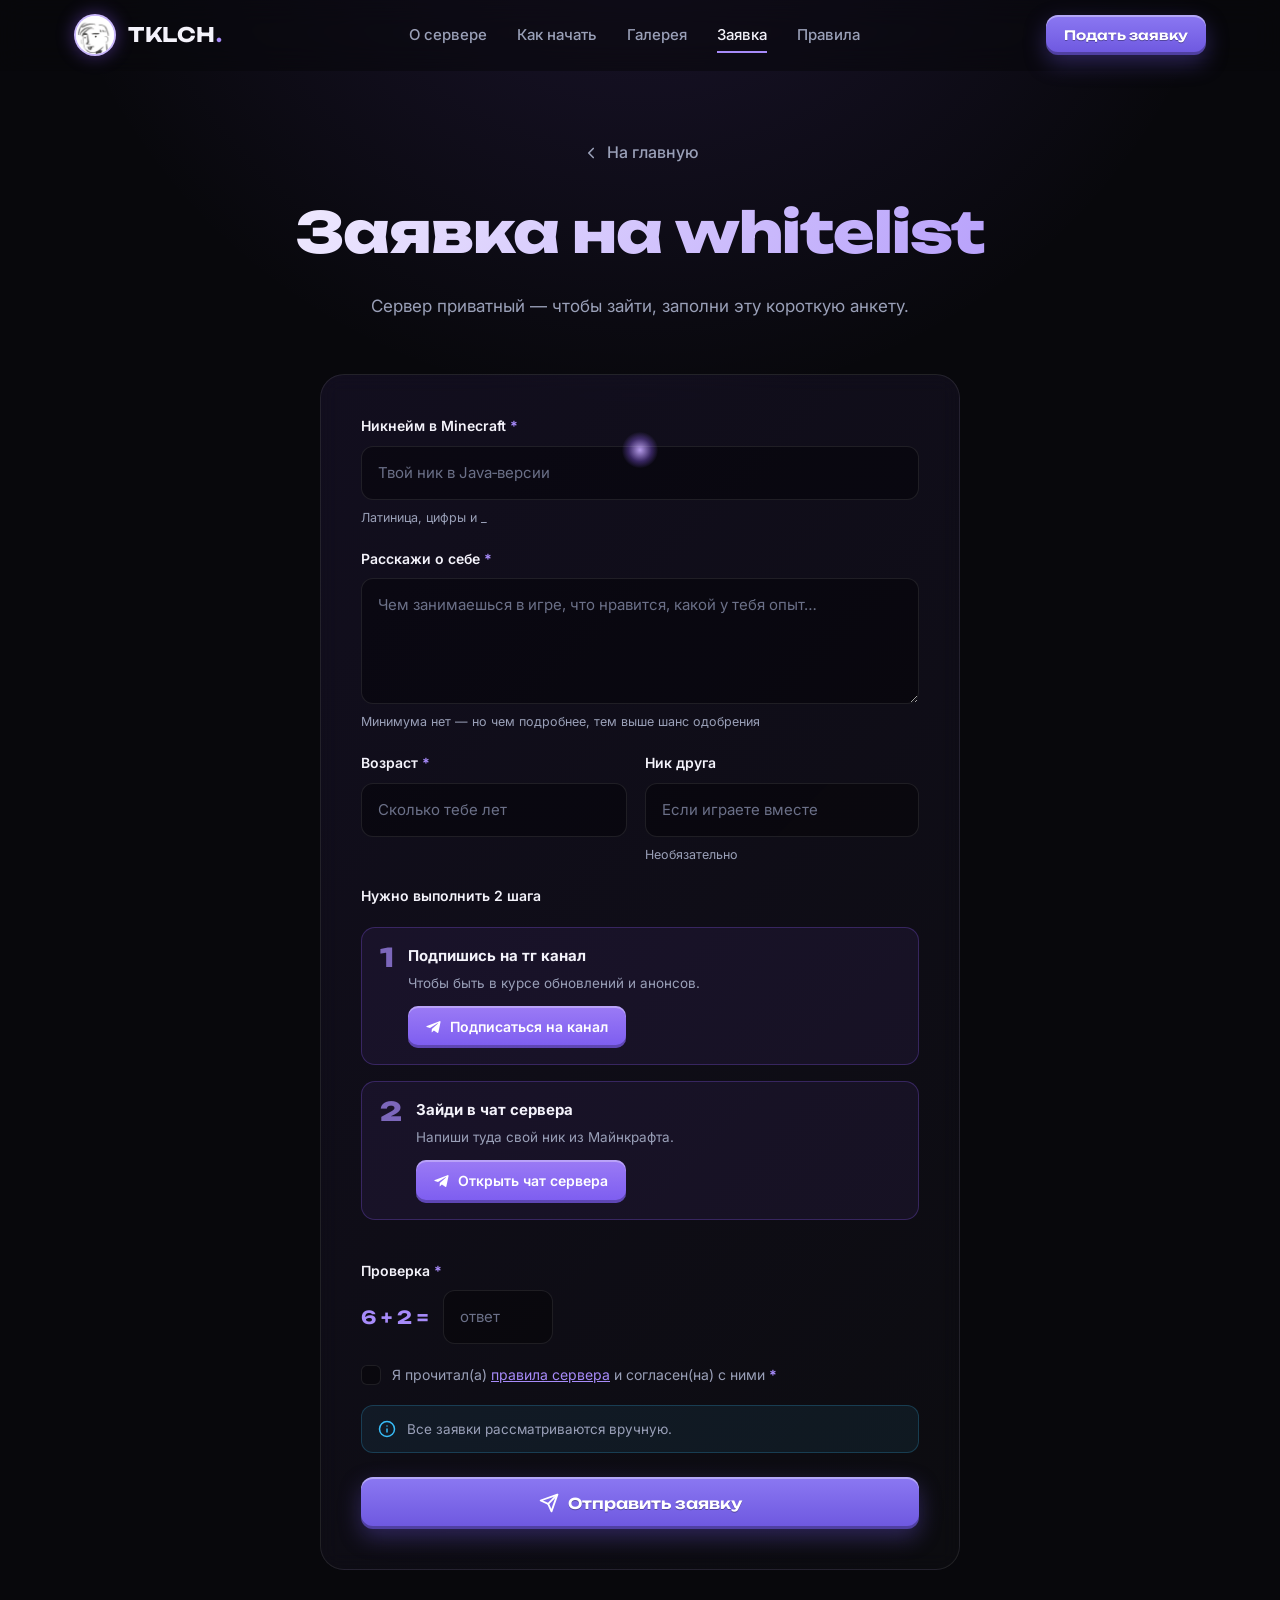
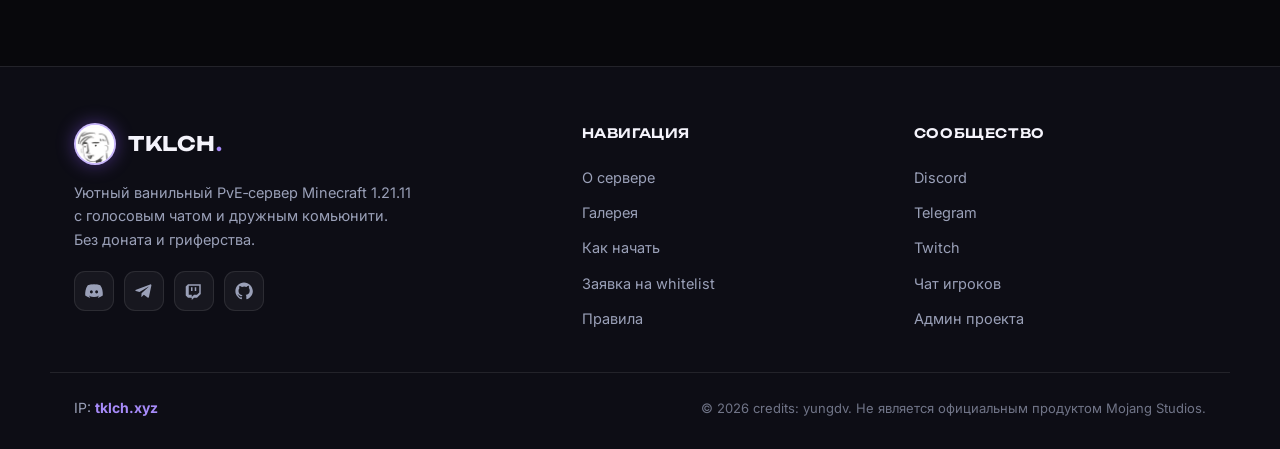
==== commit beebe910: "link" ====
--- a/appeal.html
+++ b/appeal.html
@@ -141,7 +141,7 @@
         <p>Спасибо! Теперь зайди в чат сервера и напиши свой ник — админ увидит заявку и проверит тебя.</p>
         <div class="appeal-done__ip">IP сервера: <b>tklch.xyz</b> — пробуй подключаться, как только одобрят.</div>
         <div class="appeal-done__btns">
-          <a class="mc-btn mc-btn--big" href="https://drive.google.com/drive/folders/1QdErwr2cvwE86DZERd6zlfcnde2Ei71H?usp=sharing" target="_blank" rel="noopener">
+          <a class="mc-btn mc-btn--big" href="https://drive.google.com/file/d/14Rjwup_rDupCfSTHDUY0St1__LvvJndy/view?usp=sharing" target="_blank" rel="noopener">
             <svg viewBox="0 0 24 24" width="20" height="20" fill="none" stroke="currentColor" stroke-width="2.2" stroke-linecap="round" stroke-linejoin="round"><path d="M21 15v4a2 2 0 0 1-2 2H5a2 2 0 0 1-2-2v-4"/><path d="M7 10l5 5 5-5"/><path d="M12 15V3"/></svg>
             Скачать сборку
           </a>
--- a/css/style.css
+++ b/css/style.css
@@ -86,7 +86,7 @@
   .hero{position:relative;min-height:100vh;display:flex;align-items:center;padding:120px 0 80px;overflow:hidden}
   .hero__bg{
     position:absolute;inset:0;z-index:0;
-    background:url('../assets/background.png') center/cover no-repeat;
+    background:url('../assets/background.jpg') center/cover no-repeat;
     filter:blur(3px) saturate(1.1) brightness(.9);
     transform:translate(var(--px,0px),var(--py,0px)) scale(1.16);
     animation:slowzoom 26s ease-in-out infinite alternate;
@@ -472,7 +472,6 @@
 .chat-step__btn:hover{filter:brightness(1.1);transform:translateY(-2px)}
 .appeal-done__ip{display:inline-block;margin:6px auto 4px;padding:10px 18px;border-radius:10px;background:rgba(56,189,248,.08);border:1px solid rgba(56,189,248,.25);color:var(--muted);font-size:14px}
 .appeal-done__ip b{color:var(--blue);font-family:ui-monospace,Menlo,Consolas,monospace}
-/* Новые правила */
 .rules-content{max-width:900px;margin:0 auto;display:flex;flex-direction:column;gap:40px}
 .rule-section{background:var(--glass);border:1px solid var(--border);border-radius:18px;padding:32px;transition:.3s}
 .rule-section:hover{border-color:rgba(139,92,246,.4)}
@@ -486,7 +485,6 @@
 .mods-list li{font-size:13.5px;color:var(--muted);padding:6px 10px;background:rgba(255,255,255,.04);border-radius:6px}
 .mods-grid{grid-template-columns:repeat(auto-fill,minmax(180px,1fr))!important}
 @media(max-width:760px){.rule-section{padding:22px}.mods-list ul{grid-template-columns:1fr}}
-/* Новые правила */
 .rules-content{max-width:900px;margin:0 auto;display:flex;flex-direction:column;gap:40px}
 .rule-section{background:var(--glass);border:1px solid var(--border);border-radius:18px;padding:32px;transition:.3s}
 .rule-section:hover{border-color:rgba(139,92,246,.4)}
@@ -500,7 +498,6 @@
 .mods-list li{font-size:13.5px;color:var(--muted);padding:6px 10px;background:rgba(255,255,255,.04);border-radius:6px}
 .mods-grid{grid-template-columns:repeat(auto-fill,minmax(180px,1fr))!important}
 @media(max-width:760px){.rule-section{padding:22px}.mods-list ul{grid-template-columns:1fr}}
-/* Исправления для правил */
 .rules-content{max-width:900px;margin:0 auto;display:flex;flex-direction:column;gap:40px;padding-bottom:80px}
 .mods-list p{margin-bottom:20px;color:var(--text);font-weight:600}
 .litematica-note{background:rgba(139,92,246,.1);border:1px solid rgba(139,92,246,.3);border-radius:10px;padding:16px;margin-top:16px}
@@ -515,7 +512,6 @@
 .binds__grid{display:grid;grid-template-columns:1fr 1fr;gap:9px 16px}
 .bind{display:flex;align-items:center;gap:9px;font-size:13px;color:var(--muted)}
 .bind kbd{font-family:ui-monospace,Menlo,Consolas,monospace;font-size:12px;font-weight:700;color:var(--violet-2);background:rgba(139,92,246,.12);border:1px solid rgba(139,92,246,.35);border-bottom-width:2px;border-radius:6px;padding:3px 8px;min-width:28px;text-align:center}
-/* ===== финальная доводка карточки сервера и фич ===== */
 #about .server-card{display:grid !important;grid-template-columns:1fr 1.15fr !important;padding:0 !important;overflow:hidden !important}
 #about .server-card__body{padding:34px 36px}
 #about .server-card__head{display:flex;align-items:center;gap:16px;margin-bottom:14px}
@@ -539,7 +535,6 @@
   #about .server-card__media::after{background:linear-gradient(0deg,rgba(10,10,14,.85),transparent 55%)}
   #about .server-card__body{padding:24px 22px}
 }
-/* фичи: ровные и компактные */
 #about .features{display:grid;grid-template-columns:repeat(4,1fr);gap:18px;align-items:stretch}
 #about .feature{padding:24px 22px;display:flex;flex-direction:column}
 #about .feature__ic{width:44px;height:44px;border-radius:12px;margin-bottom:14px}
@@ -548,14 +543,102 @@
 #about .feature p{font-size:13.5px;line-height:1.55;margin:0}
 @media(max-width:1100px){#about .features{grid-template-columns:repeat(2,1fr)}}
 @media(max-width:640px){#about .features{grid-template-columns:1fr}}
-/* заголовок секции слева */
 .head--left{text-align:left;margin:0 0 26px}
-/* скрин сервера мягко растворяется в фоне карточки */
 #about .server-card__media img{
   -webkit-mask-image:radial-gradient(120% 120% at 62% 50%, #000 55%, transparent 99%);
   mask-image:radial-gradient(120% 120% at 62% 50%, #000 55%, transparent 99%);
 }
-/* навигация по правилам (восстановление) */
 .rules-nav{display:flex;flex-wrap:wrap;gap:10px;justify-content:center;margin:0 auto 34px}
 .rules-nav a{font-size:13px;font-weight:600;color:var(--muted);text-decoration:none;border:1px solid var(--border);background:rgba(255,255,255,.03);border-radius:999px;padding:8px 14px;transition:.2s}
-.rules-nav a:hover{color:var(--violet-2);border-color:rgba(139,92,246,.5);transform:translateY(-2px)}+.rules-nav a:hover{color:var(--violet-2);border-color:rgba(139,92,246,.5);transform:translateY(-2px)}
+.head--left{margin:8px 0 30px}
+.head--left .head__title{font-size:clamp(26px,4vw,38px)}
+.head--left .head__sub{margin-top:6px}
+#about .server-card__season{left:auto;right:16px;z-index:2}
+#about .server-card__media::before{content:'';position:absolute;inset:0;z-index:1;pointer-events:none;
+  box-shadow:inset 0 0 70px 34px rgba(12,10,18,.88), inset 0 0 150px 70px rgba(12,10,18,.55)}
+.cursor-glow{position:fixed;left:0;top:0;width:28px;height:28px;border-radius:50%;pointer-events:none;z-index:999;
+  background:radial-gradient(circle, rgba(167,139,250,.55), rgba(139,92,246,.18) 55%, transparent 72%);
+  mix-blend-mode:screen}
+@media (pointer:coarse){.cursor-glow{display:none}}
+.feature,.step{position:relative}
+.feature::after,.step::after{content:'';position:absolute;inset:0;border-radius:inherit;pointer-events:none;
+  background:radial-gradient(240px circle at var(--sx,50%) var(--sy,50%), rgba(139,92,246,.16), transparent 65%);
+  opacity:0;transition:opacity .35s}
+.feature:hover::after,.step:hover::after{opacity:1}
+.head--left{text-align:center;margin:8px 0 30px}
+.cursor-glow{width:36px;height:36px;
+  background:radial-gradient(circle, rgba(196,167,255,.9), rgba(139,92,246,.35) 45%, transparent 72%)}
+.head--left, .head--left .head__title, .head--left .head__sub{text-align:center !important}
+
+.feature, .step, .server-card, .polaroid, .bento__item, .keys{
+  -webkit-user-select:none;
+  user-select:none;
+}
+#about .head,
+#about .head .head__title,
+#about .head .head__sub{
+  text-align:center !important;
+}
+.polaroid{
+  background:linear-gradient(160deg,#ded1ff 0%,#c9e2ff 100%);
+  box-shadow:0 30px 70px rgba(0,0,0,.55),0 0 0 1px rgba(255,255,255,.5),
+    0 0 70px rgba(124,92,240,.5),0 0 46px rgba(56,189,248,.28);
+}
+.polaroid__photo{
+  background:linear-gradient(160deg,#8b5cf6 0%,#6366f1 45%,#38bdf8 100%);
+}
+.polaroid__cap{
+  background:linear-gradient(90deg,#7c3aed,#2563eb);
+  -webkit-background-clip:text;background-clip:text;color:transparent;text-shadow:none;
+}
+.polaroid__photo{background:linear-gradient(160deg,#eee9ff 0%,#dff1ff 100%)}
+.polaroid__photo img{mix-blend-mode:multiply}
+#about .server-card__media img{
+  filter:saturate(1.3) hue-rotate(28deg) brightness(1.1) contrast(1.05);
+}
+#about .server-card__media::before{
+  content:'';position:absolute;inset:0;z-index:1;pointer-events:none;
+  background:linear-gradient(180deg, rgba(99,102,241,.25), rgba(139,92,246,.18) 55%, rgba(8,8,12,.6));
+  mix-blend-mode:soft-light;
+}
+#about .server-card__media::after{
+  content:'';position:absolute;inset:0;z-index:1;pointer-events:none;
+  background:
+    linear-gradient(90deg, rgba(10,10,14,.85), transparent 45%),
+    radial-gradient(120% 120% at 60% 50%, transparent 55%, rgba(12,10,18,.55) 100%);
+}
+body{-webkit-tap-highlight-color:transparent}
+@media(max-width:640px){
+  .section{padding:64px 0}
+  .hero{padding:104px 0 64px}
+  .hero__title{font-size:clamp(30px,9vw,40px)}
+  .hero__lead{font-size:16px}
+  .stat__num{font-size:30px}
+  .head{margin-bottom:38px}
+  .head__title{font-size:clamp(24px,7vw,30px)}
+  .head__sub{font-size:15px}
+  .server-card__body{padding:22px 18px}
+  .server-card__head h2{font-size:22px}
+  .server-card__ava{width:48px;height:48px;border-radius:12px}
+  .mod-chips span{font-size:12px;padding:5px 10px}
+  .feature{padding:20px 18px}
+  .step{padding:24px 20px}
+  .step__n{font-size:42px}
+  .rules-teaser{padding:18px}
+  .keys{padding:14px 16px;gap:12px}
+  .keys__row{gap:8px 14px}
+  .bento{grid-auto-rows:180px}
+  .polaroid{max-width:280px}
+  .polaroid__cap{font-size:22px}
+  .ticker__item{font-size:12px}
+  .faq__q{font-size:15px;padding:18px}
+  .faq__a p{padding:0 18px 18px}
+  .discord{padding:44px 20px}
+  .footer{padding:44px 0 24px}
+  .rules-nav{gap:8px}
+  .rules-nav a{font-size:12px;padding:7px 12px}
+  .rule-section{padding:20px 16px}
+  .rule-section__title{font-size:19px}
+  .appeal-hero{padding:120px 0 20px}
+}
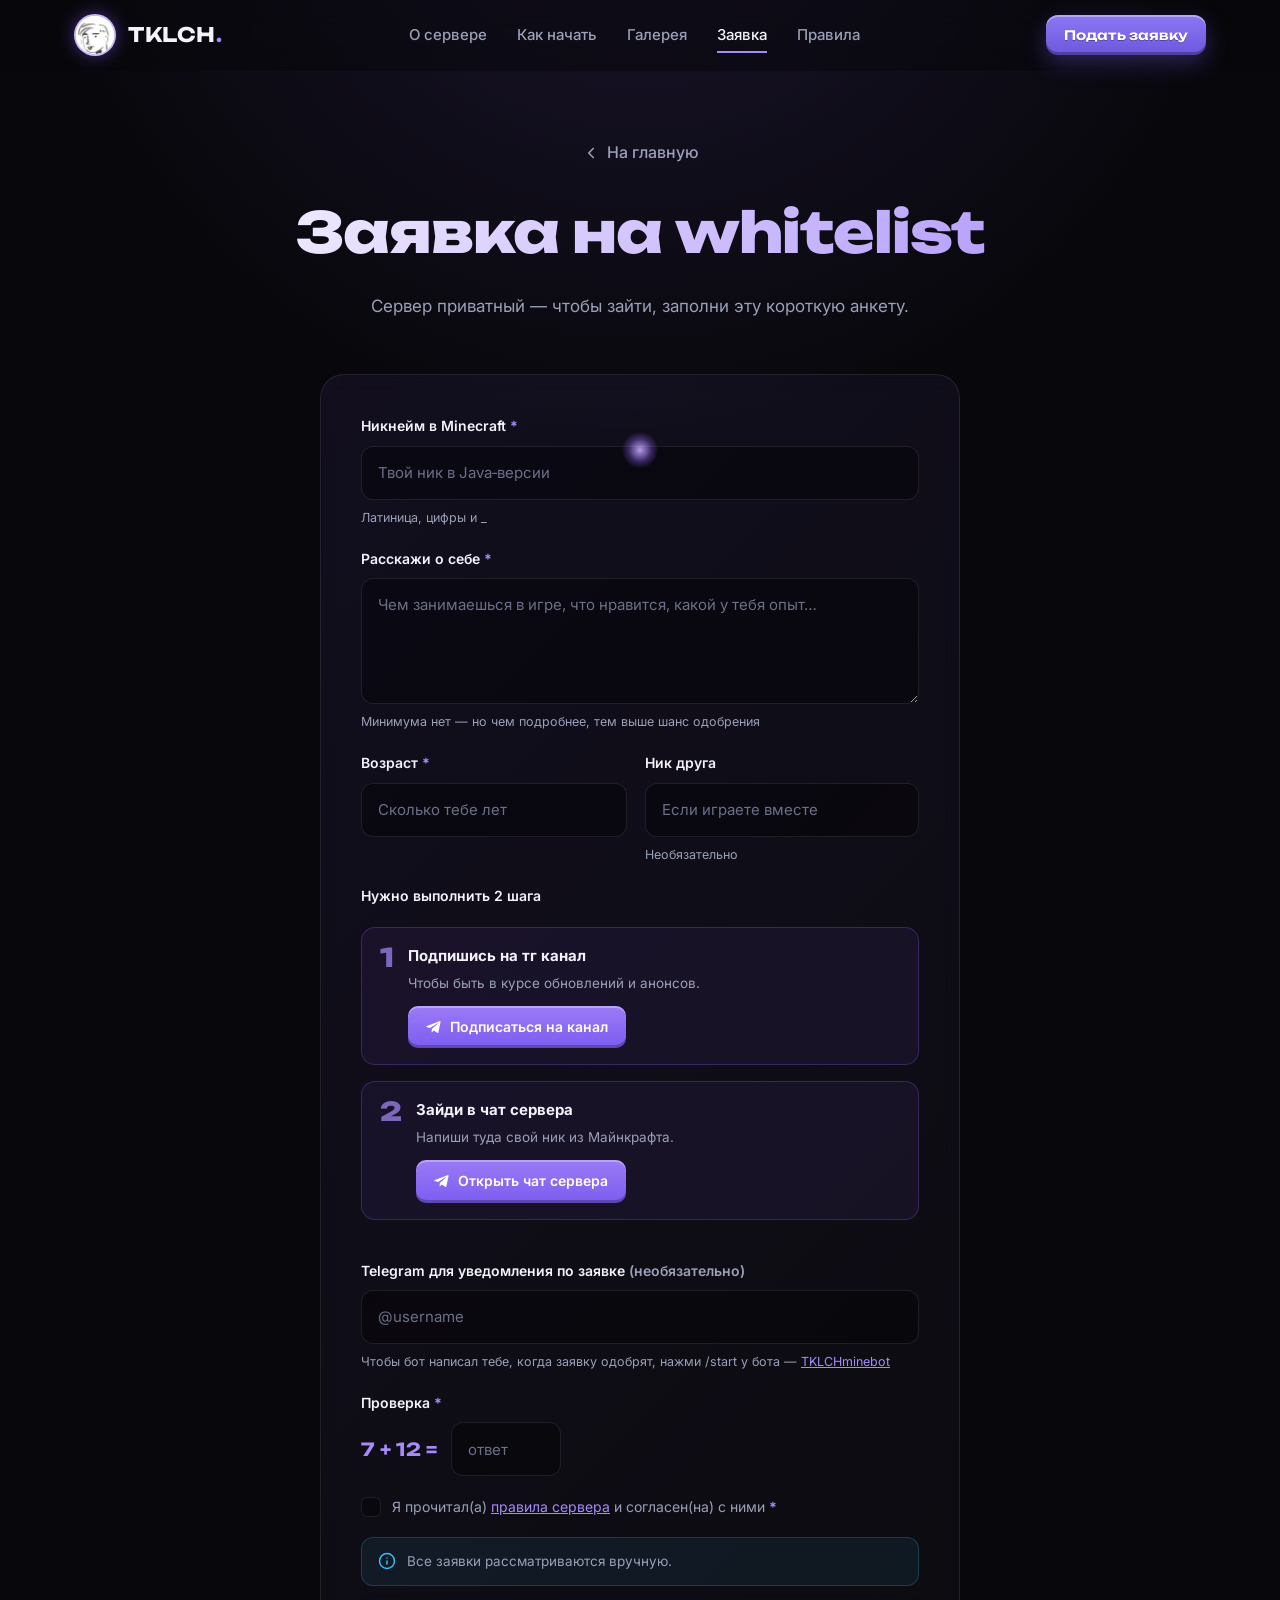
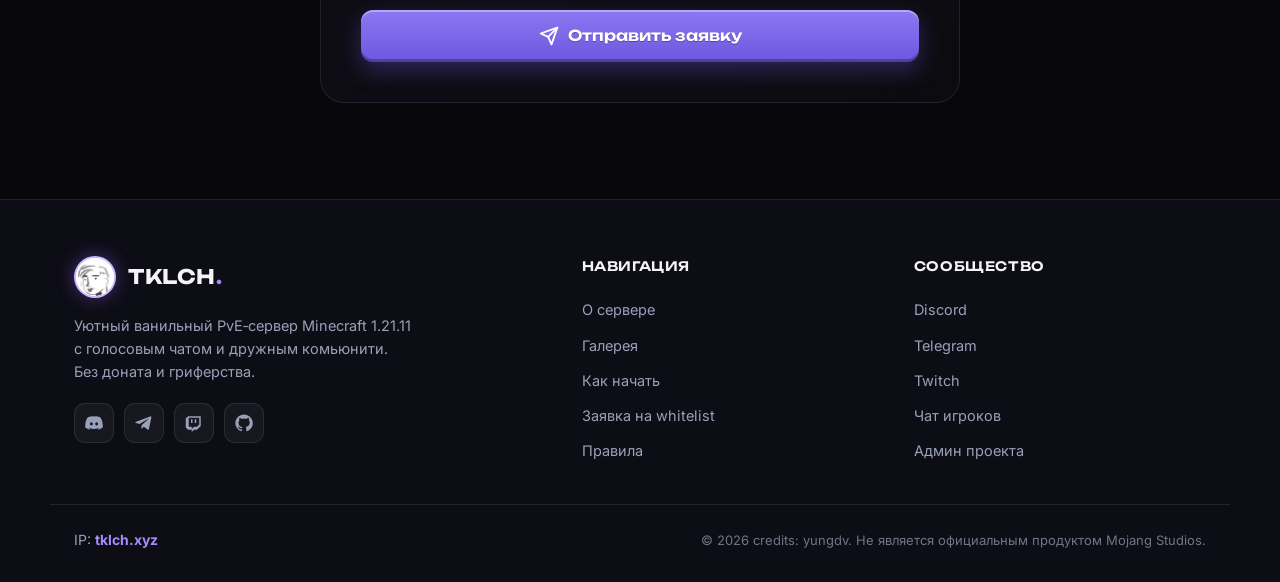
==== commit 1ff57bb1: "uvedi+404" ====
--- a/appeal.html
+++ b/appeal.html
@@ -11,7 +11,7 @@
 <link rel="preconnect" href="https://fonts.googleapis.com">
 <link rel="preconnect" href="https://fonts.gstatic.com" crossorigin>
 <link href="https://fonts.googleapis.com/css2?family=Unbounded:wght@400;600;700;800&family=Inter:wght@400;500;600;700&family=Caveat:wght@600;700&display=swap" rel="stylesheet">
-<link rel="stylesheet" href="css/style.css">
+<link rel="stylesheet" href="css/style.css?v=3'">
 </head>
 <body class="page-appeal">
 
@@ -107,6 +107,12 @@
           </div>
 
           <label class="field">
+            <span class="field__label">Telegram для уведомления по заявке <span style="color:var(--muted)">(необязательно)</span></span>
+            <input type="text" name="contact" id="fContact" placeholder="@username" autocomplete="off">
+            <span class="field__hint">Чтобы бот написал тебе, когда заявку одобрят, нажми /start у бота — <a href="https://t.me/TklchMine_bot" target="_blank" rel="noopener">TKLCHminebot</a></span>
+          </label>
+
+          <label class="field">
             <span class="field__label">Проверка <b>*</b></span>
             <div class="cap-row">
               <span class="cap-q" id="capQ">? + ? =</span>
@@ -199,6 +205,6 @@
   </div>
 </footer>
 
-<script src="js/main.js"></script>
+<script src="js/main.js?v=3'"></script>
 </body>
 </html>
--- a/css/style.css
+++ b/css/style.css
@@ -641,4 +641,17 @@
   .rule-section{padding:20px 16px}
   .rule-section__title{font-size:19px}
   .appeal-hero{padding:120px 0 20px}
-}+}
+.online-names{max-height:150px;overflow-y:auto;padding-right:6px;scrollbar-width:thin;scrollbar-color:rgba(139,92,246,.4) transparent}
+.online-names::-webkit-scrollbar{width:6px}
+.online-names::-webkit-scrollbar-track{background:transparent}
+.online-names::-webkit-scrollbar-thumb{background:rgba(139,92,246,.35);border-radius:3px}
+.wl-check{margin-top:26px;padding:20px 22px;border:1px solid var(--border);border-radius:14px;background:rgba(255,255,255,.03)}
+.wl-check__cap{display:block;font-size:13px;color:var(--muted);margin-bottom:12px}
+.wl-check__box{display:flex;gap:10px;flex-wrap:wrap}
+.wl-check__box input{flex:1;min-width:180px;font-family:'Inter',sans-serif;font-size:15px;color:var(--text);background:rgba(0,0,0,.35);border:1px solid var(--border);border-radius:12px;padding:12px 16px}
+.wl-check__box input:focus{outline:none;border-color:var(--violet-2);box-shadow:0 0 0 3px rgba(139,92,246,.18)}
+.wl-check__res{margin-top:12px;font-size:14px;font-weight:600}
+.wl-check__res.ok{color:var(--green)}
+.wl-check__res.no{color:var(--muted)}
+.field__hint a{color:var(--violet-2);text-decoration:underline}
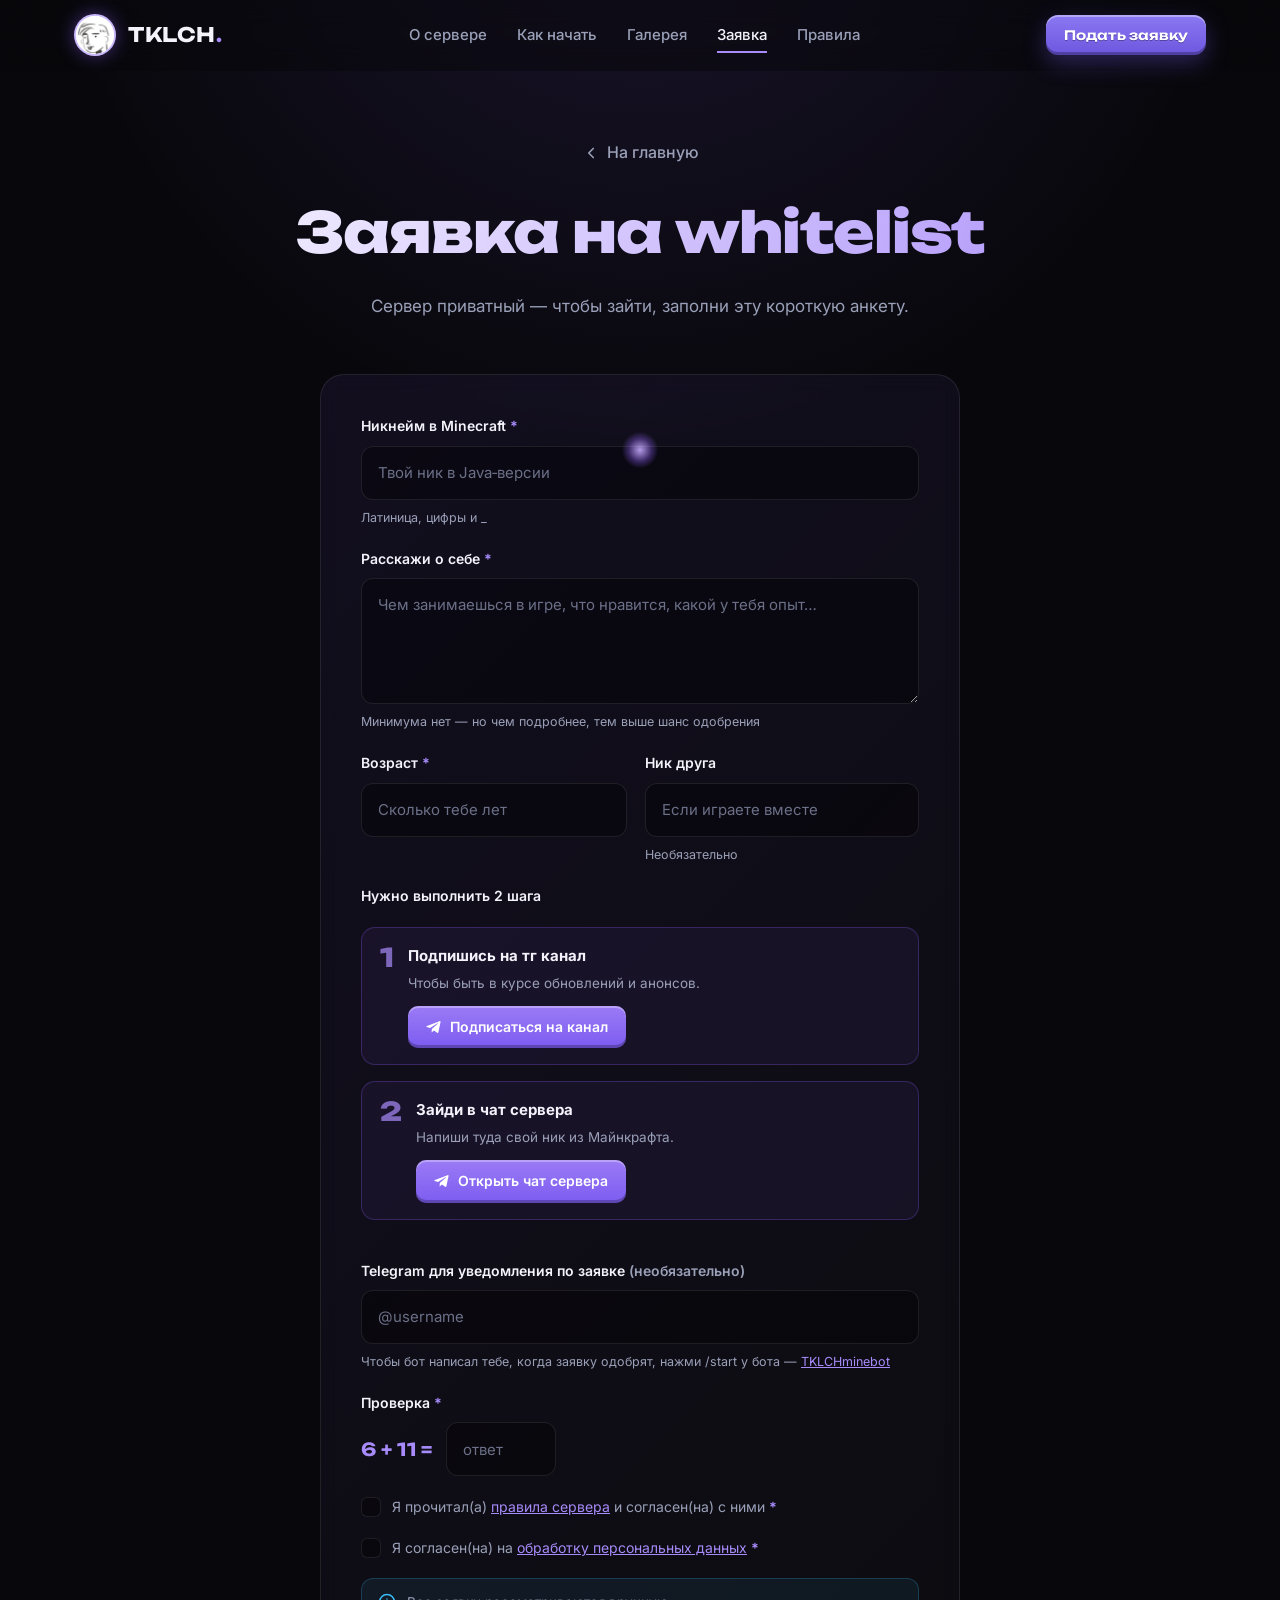
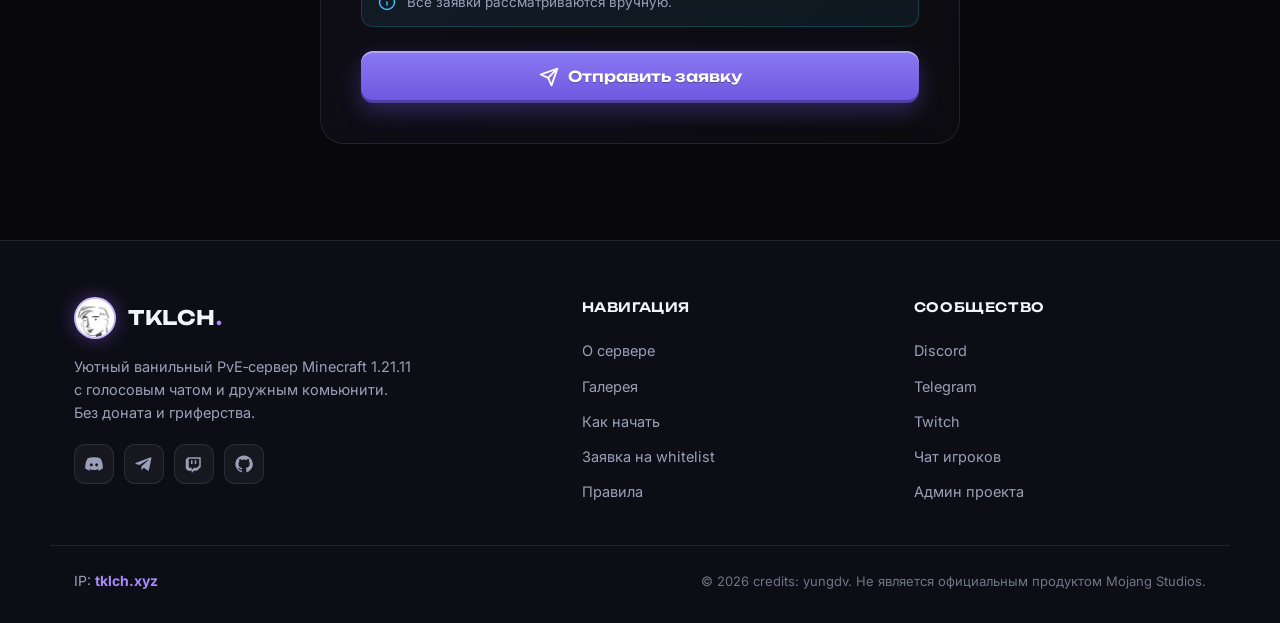
==== commit 9dcb7f69: "metric" ====
--- a/appeal.html
+++ b/appeal.html
@@ -11,7 +11,7 @@
 <link rel="preconnect" href="https://fonts.googleapis.com">
 <link rel="preconnect" href="https://fonts.gstatic.com" crossorigin>
 <link href="https://fonts.googleapis.com/css2?family=Unbounded:wght@400;600;700;800&family=Inter:wght@400;500;600;700&family=Caveat:wght@600;700&display=swap" rel="stylesheet">
-<link rel="stylesheet" href="css/style.css?v=3'">
+<link rel="stylesheet" href="css/style.css?v=4'">
 </head>
 <body class="page-appeal">
 
@@ -125,6 +125,11 @@
             <span>Я прочитал(а) <a href="rules.html" target="_blank" rel="noopener">правила сервера</a> и согласен(на) с ними <b>*</b></span>
           </label>
 
+          <label class="check">
+            <input type="checkbox" id="pdAgree">
+            <span>Я согласен(на) на <a href="privacy.html" target="_blank" rel="noopener">обработку персональных данных</a> <b>*</b></span>
+          </label>
+
           <div class="appeal-note">
             <svg viewBox="0 0 24 24" width="18" height="18" fill="none" stroke="currentColor" stroke-width="2" stroke-linecap="round" stroke-linejoin="round"><circle cx="12" cy="12" r="10"/><path d="M12 16v-4"/><path d="M12 8h.01"/></svg>
             <span>Все заявки рассматриваются вручную.</span>
@@ -205,6 +210,19 @@
   </div>
 </footer>
 
-<script src="js/main.js?v=3'"></script>
+<script src="js/main.js?v=4'"></script>
+<!-- Yandex.Metrika counter -->
+<script type="text/javascript">
+    (function(m,e,t,r,i,k,a){
+        m[i]=m[i]||function(){(m[i].a=m[i].a||[]).push(arguments)};
+        m[i].l=1*new Date();
+        for (var j = 0; j < document.scripts.length; j++) {if (document.scripts[j].src === r) { return; }}
+        k=e.createElement(t),a=e.getElementsByTagName(t)[0],k.async=1,k.src=r,a.parentNode.insertBefore(k,a)
+    })(window, document,'script','https://mc.yandex.ru/metrika/tag.js?id=111629696', 'ym');
+
+    ym(111629696, 'init', {ssr:true, clickmap:true, ecommerce:"dataLayer", referrer: document.referrer, url: location.href, accurateTrackBounce:true, trackLinks:true});
+</script>
+<noscript><div><img src="https://mc.yandex.ru/watch/111629696" style="position:absolute; left:-9999px;" alt="" /></div></noscript>
+<!-- /Yandex.Metrika counter -->
 </body>
 </html>
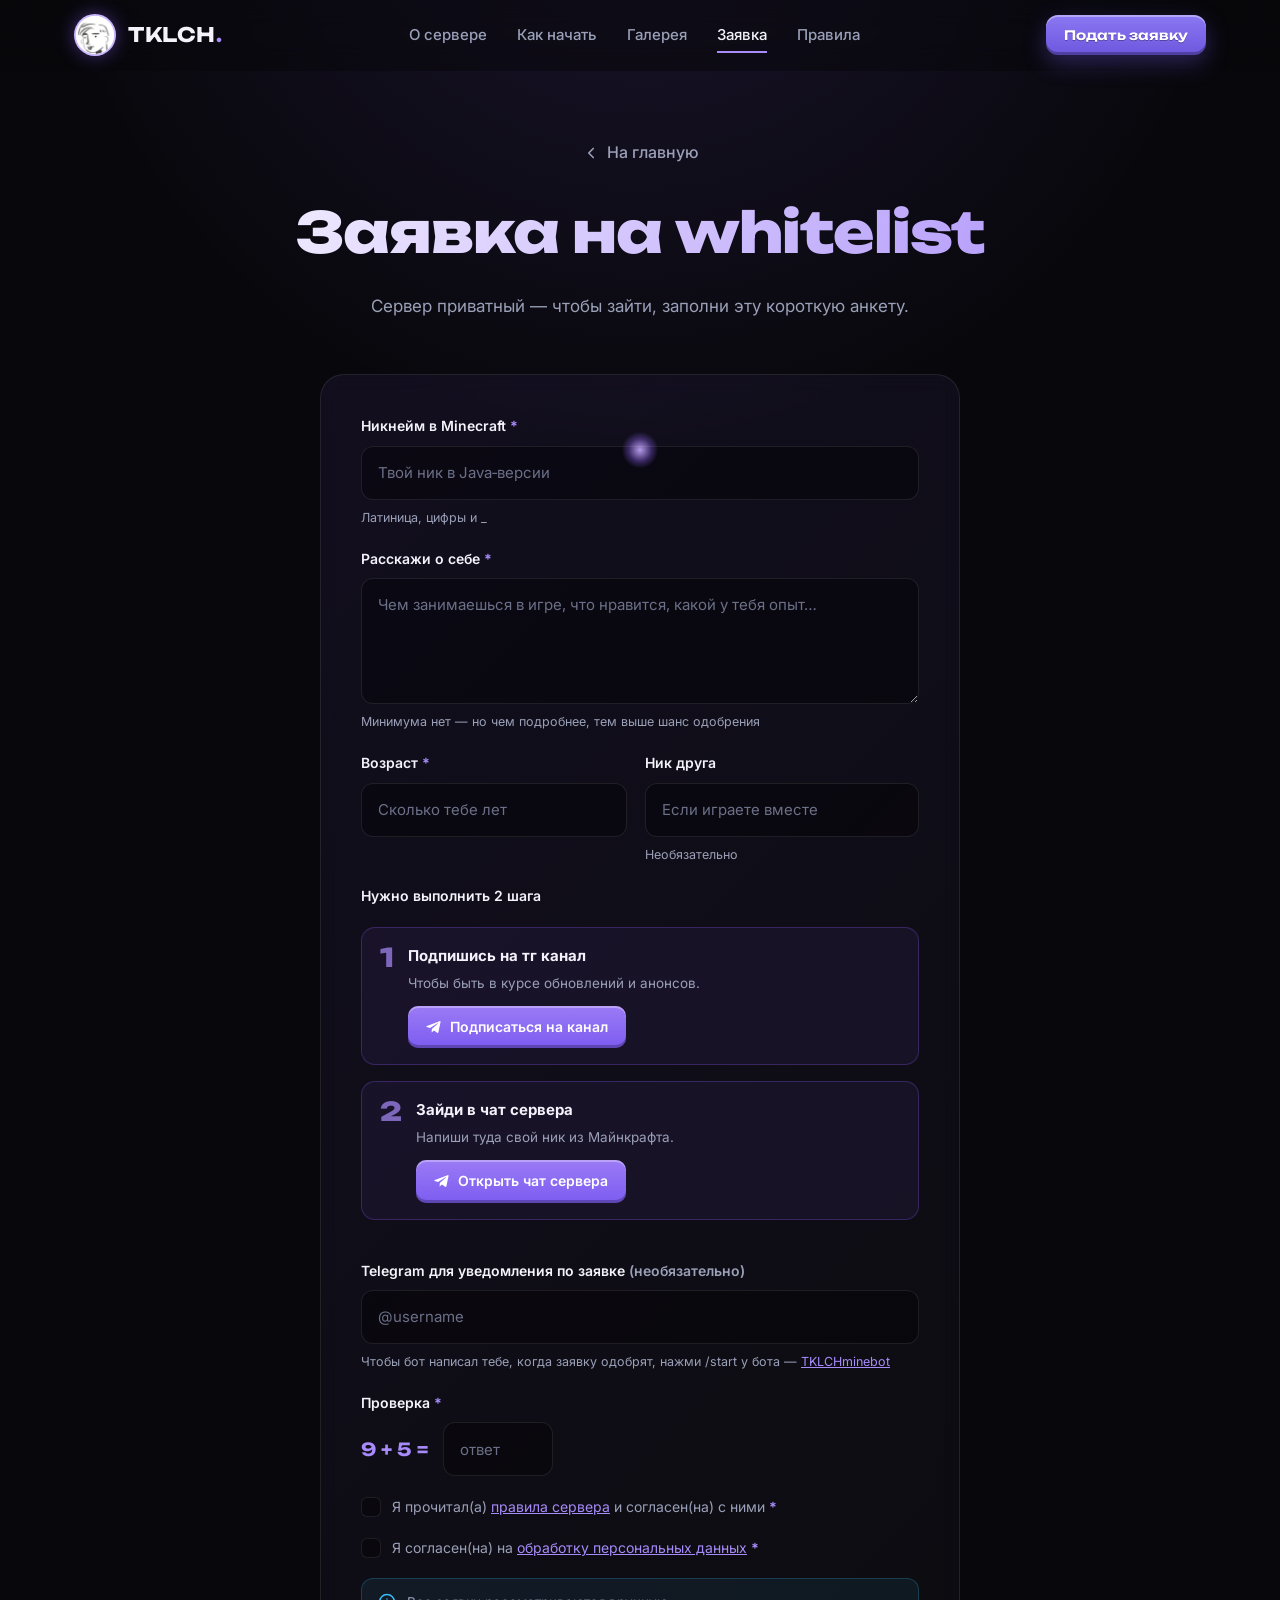
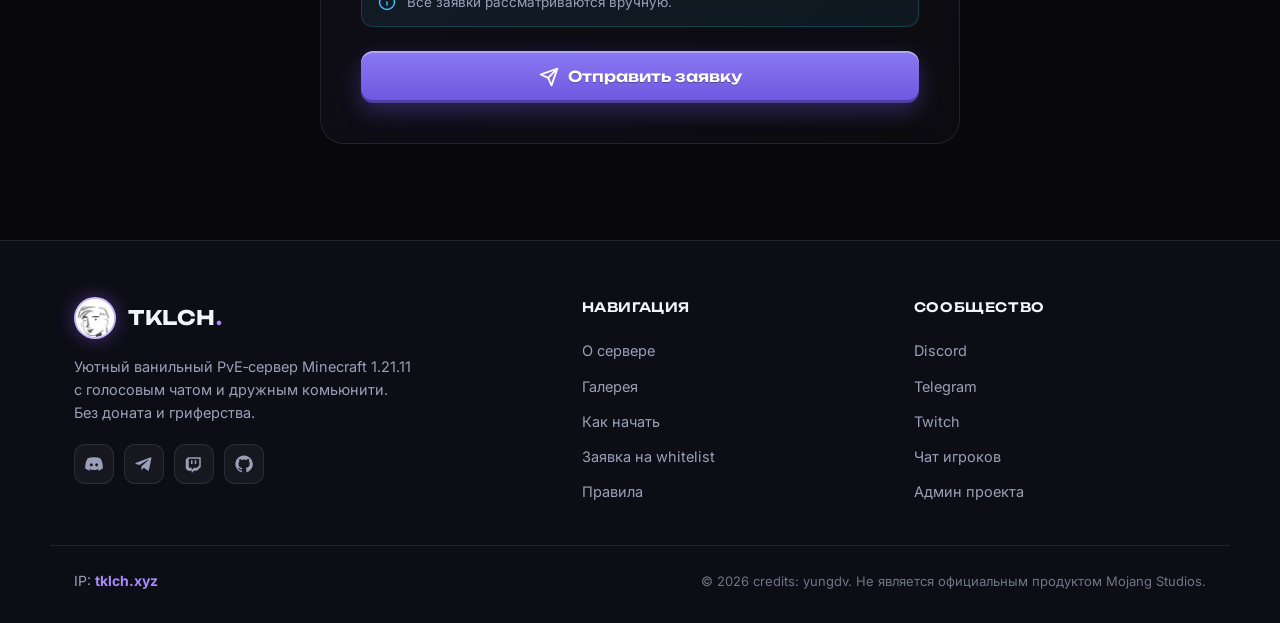
==== commit 69d94338: "fix" ====
--- a/appeal.html
+++ b/appeal.html
@@ -11,7 +11,7 @@
 <link rel="preconnect" href="https://fonts.googleapis.com">
 <link rel="preconnect" href="https://fonts.gstatic.com" crossorigin>
 <link href="https://fonts.googleapis.com/css2?family=Unbounded:wght@400;600;700;800&family=Inter:wght@400;500;600;700&family=Caveat:wght@600;700&display=swap" rel="stylesheet">
-<link rel="stylesheet" href="css/style.css?v=4'">
+<link rel="stylesheet" href="css/style.css?v=5">
 </head>
 <body class="page-appeal">
 
@@ -210,7 +210,7 @@
   </div>
 </footer>
 
-<script src="js/main.js?v=4'"></script>
+<script src="js/main.js?v=5"></script>
 <!-- Yandex.Metrika counter -->
 <script type="text/javascript">
     (function(m,e,t,r,i,k,a){
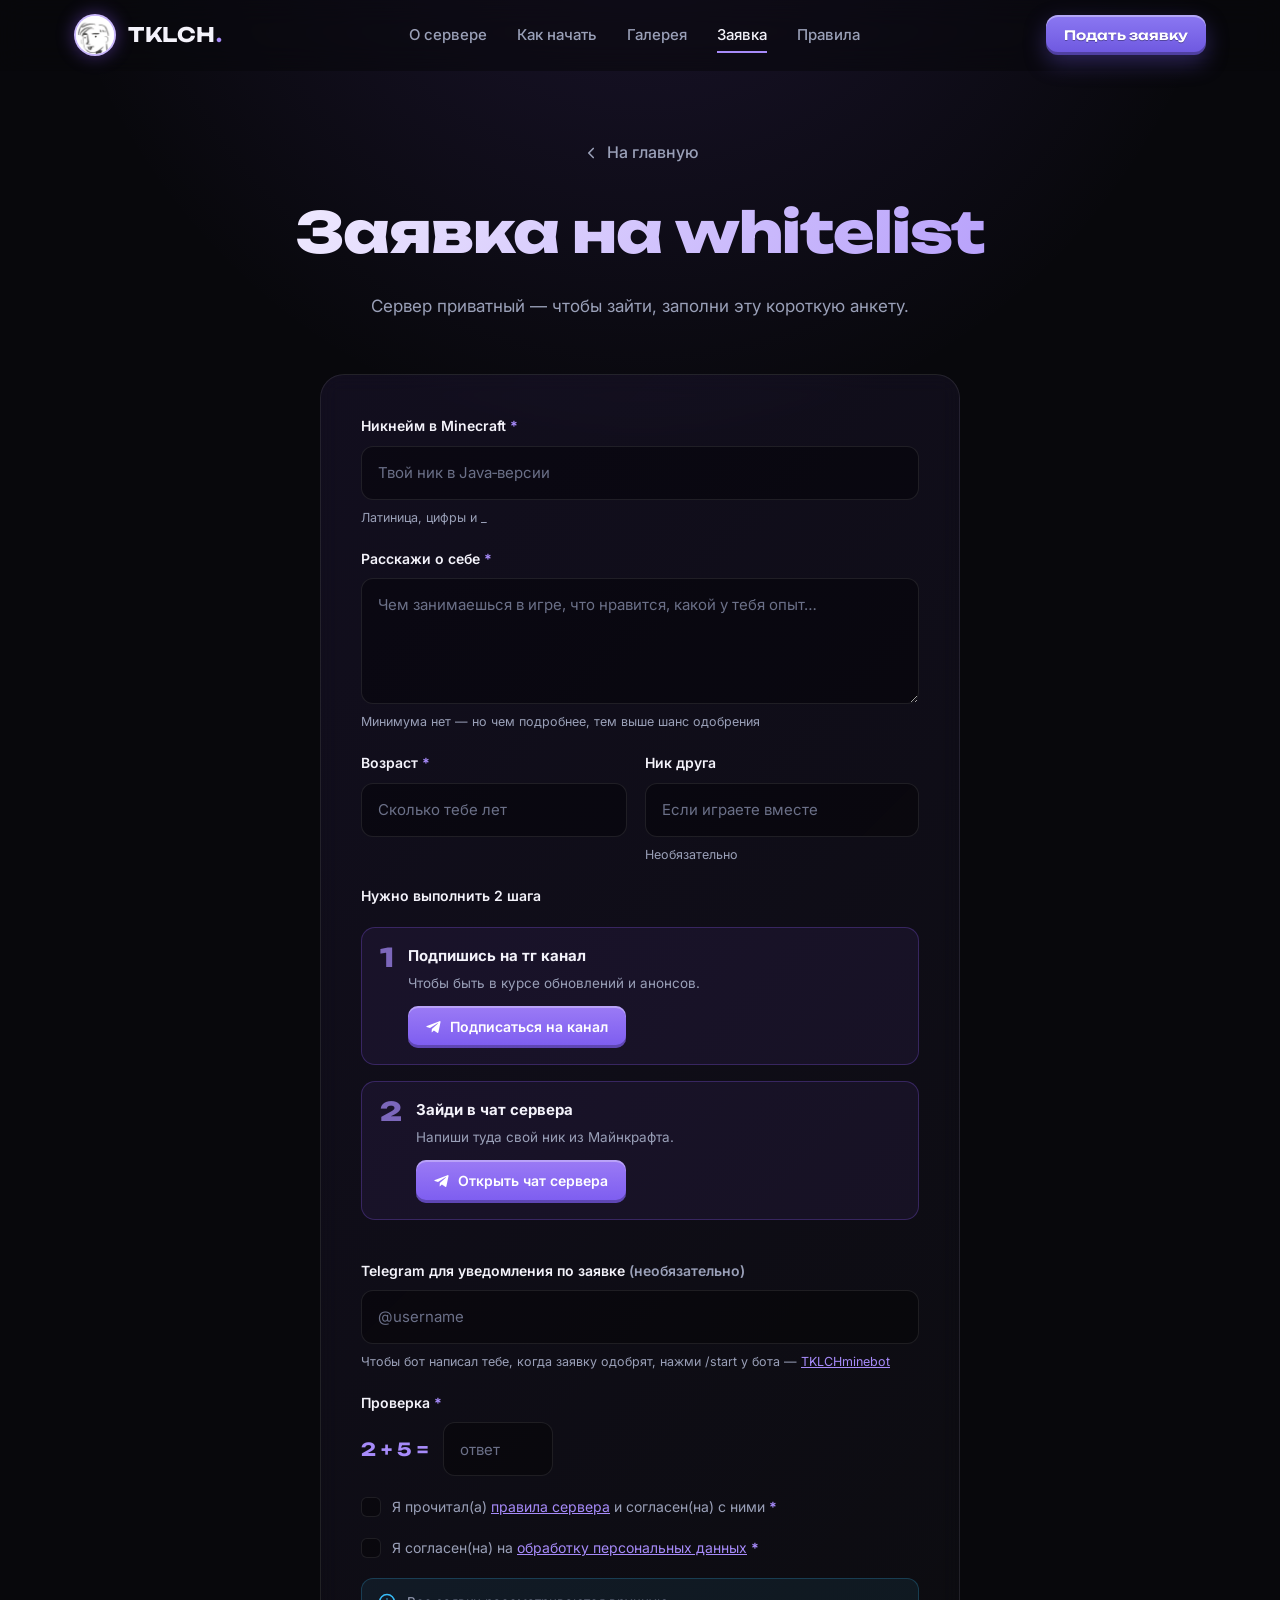
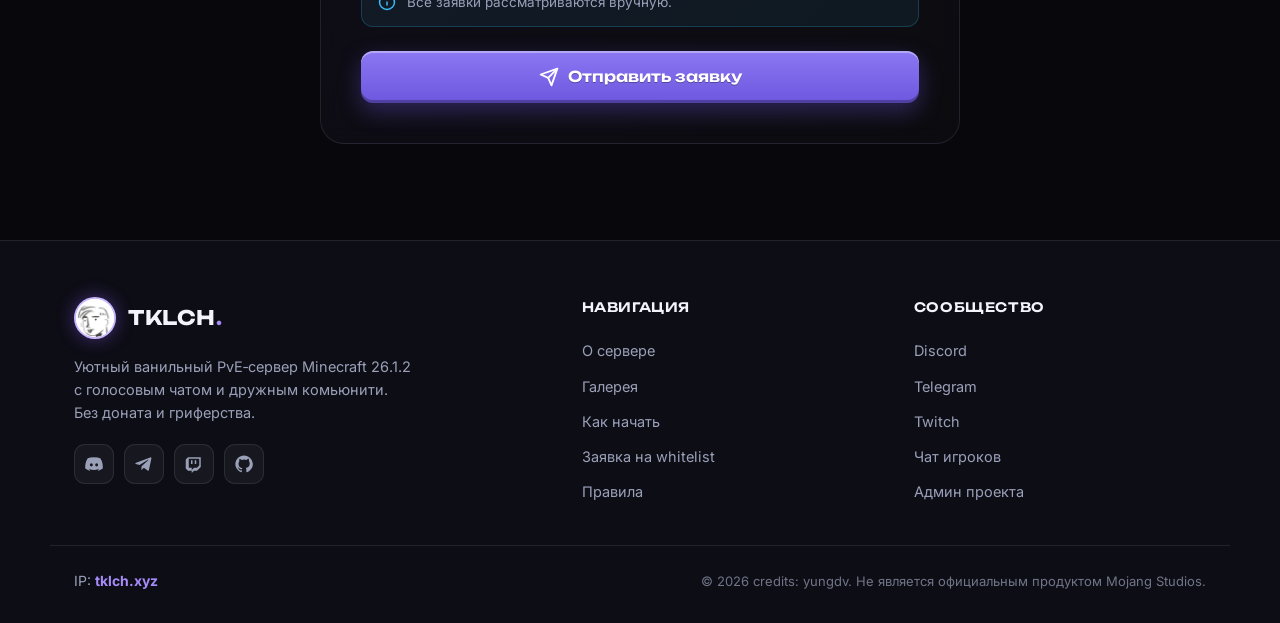
==== commit 78fc3473: "go" ====
--- a/appeal.html
+++ b/appeal.html
@@ -171,7 +171,7 @@
         <span class="brand__logo"><img src="assets/logo.png" alt="TKLCH"></span>
         <span class="brand__name">TKLCH<b>.</b></span>
       </a>
-      <p>Уютный ванильный PvE‑сервер Minecraft 1.21.11 с голосовым чатом и дружным комьюнити. Без доната и гриферства.</p>
+      <p>Уютный ванильный PvE‑сервер Minecraft 26.1.2 с голосовым чатом и дружным комьюнити. Без доната и гриферства.</p>
       <div class="footer__socials">
         <a class="footer__soc" href="https://discord.gg/ajmHTSqC7" target="_blank" rel="noopener" aria-label="Discord">
           <svg viewBox="0 0 24 24" width="18" height="18" fill="currentColor"><path d="M20.3 4.4A19.8 19.8 0 0 0 15.4 3l-.3.5a18 18 0 0 1 4.3 1.4 16.6 16.6 0 0 0-14.8 0A18 18 0 0 1 8.9 3.5L8.6 3a19.8 19.8 0 0 0-4.9 1.4C.5 9 .1 13.6.3 18.1a19.9 19.9 0 0 0 6 3l.8-1.3a13 13 0 0 1-2-1l.5-.4a14.2 14.2 0 0 0 12.8 0l.5.4a13 13 0 0 1-2 1l.8 1.3a19.9 19.9 0 0 0 6-3c.3-5.2-.5-9.8-3.4-13.7ZM8.5 15.3c-1 0-1.9-1-1.9-2.2s.8-2.2 1.9-2.2 1.9 1 1.9 2.2-.8 2.2-1.9 2.2Zm7 0c-1 0-1.9-1-1.9-2.2s.8-2.2 1.9-2.2 1.9 1 1.9 2.2-.8 2.2-1.9 2.2Z"/></svg>
--- a/css/style.css
+++ b/css/style.css
@@ -654,4 +654,7 @@
 .wl-check__res{margin-top:12px;font-size:14px;font-weight:600}
 .wl-check__res.ok{color:var(--green)}
 .wl-check__res.no{color:var(--muted)}
-.field__hint a{color:var(--violet-2);text-decoration:underline}+.field__hint a{color:var(--violet-2);text-decoration:underline}
+.stat__num.loading{animation:pulseCheck 1.2s ease-in-out infinite;color:var(--muted)}
+.dl-hint{font-size:12px;color:var(--muted);margin-top:2px}
+.about-seo{max-width:900px;margin:34px auto 0;color:var(--muted);font-size:14.5px;line-height:1.7;text-align:center}
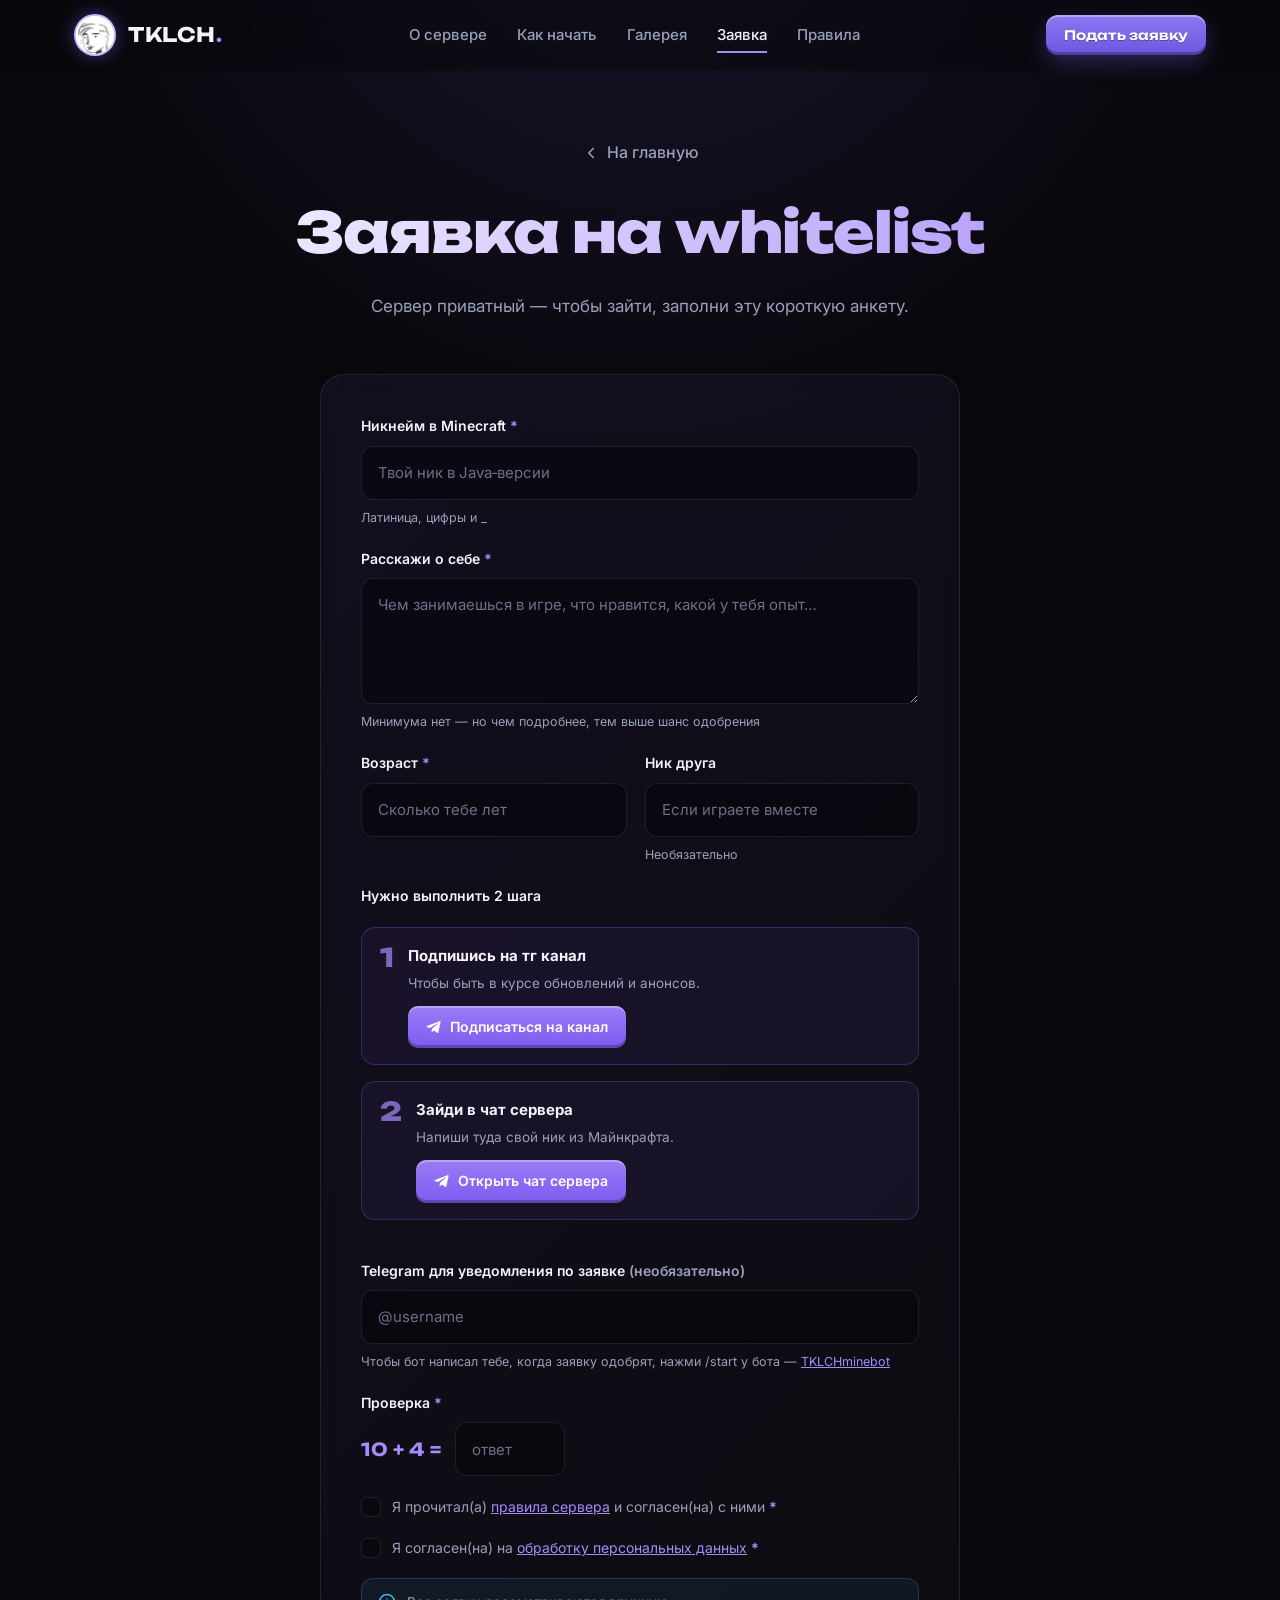
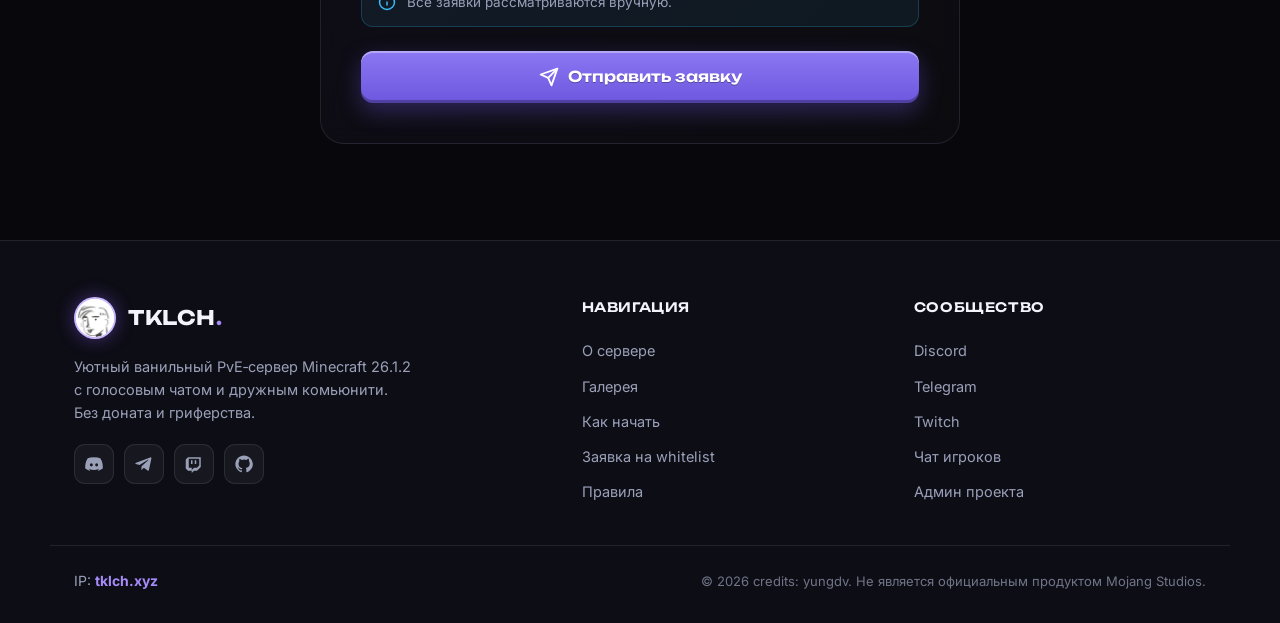
==== commit 512a31f5: "link" ====
--- a/appeal.html
+++ b/appeal.html
@@ -173,7 +173,7 @@
       </a>
       <p>Уютный ванильный PvE‑сервер Minecraft 26.1.2 с голосовым чатом и дружным комьюнити. Без доната и гриферства.</p>
       <div class="footer__socials">
-        <a class="footer__soc" href="https://discord.gg/ajmHTSqC7" target="_blank" rel="noopener" aria-label="Discord">
+        <a class="footer__soc" href="https://discord.gg/NDVgkJYTrK" target="_blank" rel="noopener" aria-label="Discord">
           <svg viewBox="0 0 24 24" width="18" height="18" fill="currentColor"><path d="M20.3 4.4A19.8 19.8 0 0 0 15.4 3l-.3.5a18 18 0 0 1 4.3 1.4 16.6 16.6 0 0 0-14.8 0A18 18 0 0 1 8.9 3.5L8.6 3a19.8 19.8 0 0 0-4.9 1.4C.5 9 .1 13.6.3 18.1a19.9 19.9 0 0 0 6 3l.8-1.3a13 13 0 0 1-2-1l.5-.4a14.2 14.2 0 0 0 12.8 0l.5.4a13 13 0 0 1-2 1l.8 1.3a19.9 19.9 0 0 0 6-3c.3-5.2-.5-9.8-3.4-13.7ZM8.5 15.3c-1 0-1.9-1-1.9-2.2s.8-2.2 1.9-2.2 1.9 1 1.9 2.2-.8 2.2-1.9 2.2Zm7 0c-1 0-1.9-1-1.9-2.2s.8-2.2 1.9-2.2 1.9 1 1.9 2.2-.8 2.2-1.9 2.2Z"/></svg>
         </a>
         <a class="footer__soc" href="https://t.me/tklch1/574" target="_blank" rel="noopener" aria-label="Telegram">
@@ -197,7 +197,7 @@
     </div>
     <div class="footer__col">
       <h4>Сообщество</h4>
-      <a href="https://discord.gg/ajmHTSqC7" target="_blank" rel="noopener">Discord</a>
+      <a href="https://discord.gg/NDVgkJYTrK" target="_blank" rel="noopener">Discord</a>
       <a href="https://t.me/tklch1/574" target="_blank" rel="noopener">Telegram</a>
       <a href="https://twitch.tv/tklch_" target="_blank" rel="noopener">Twitch</a>
       <a href="https://t.me/+X7nzIsQjGr85MTEy" target="_blank" rel="noopener">Чат игроков</a>
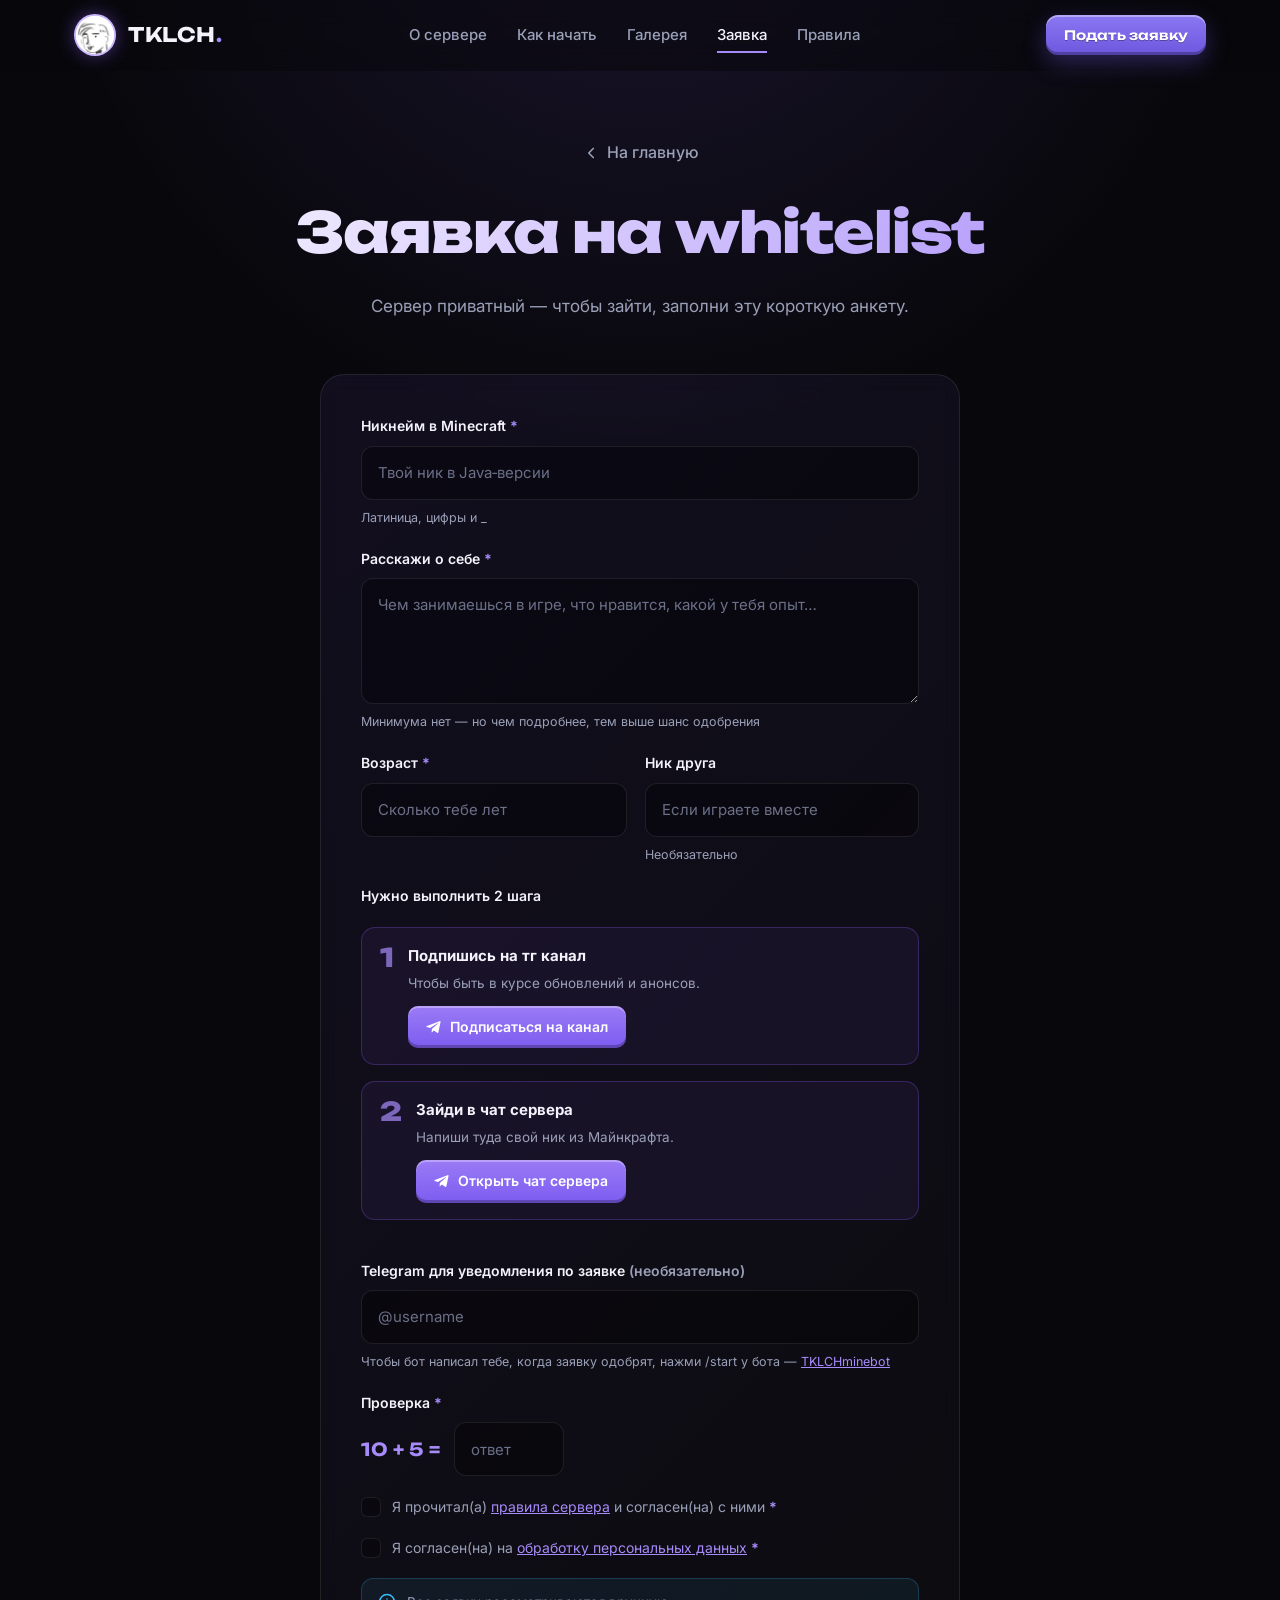
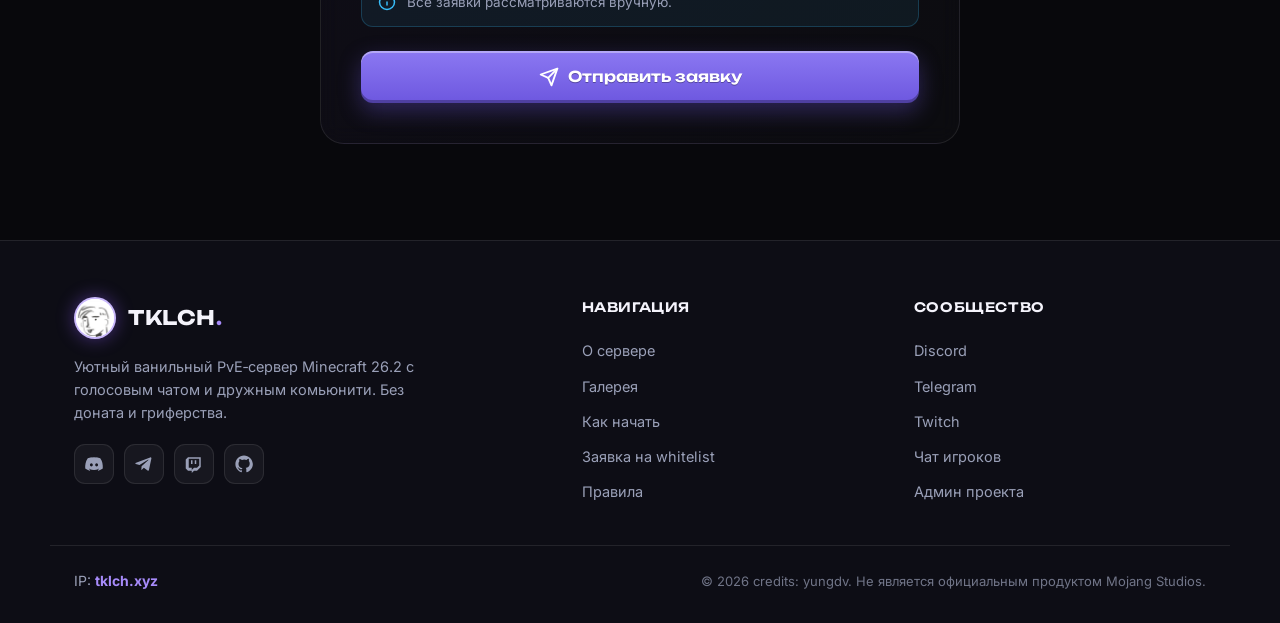
==== commit bff0a507: "new version" ====
--- a/appeal.html
+++ b/appeal.html
@@ -11,7 +11,7 @@
 <link rel="preconnect" href="https://fonts.googleapis.com">
 <link rel="preconnect" href="https://fonts.gstatic.com" crossorigin>
 <link href="https://fonts.googleapis.com/css2?family=Unbounded:wght@400;600;700;800&family=Inter:wght@400;500;600;700&family=Caveat:wght@600;700&display=swap" rel="stylesheet">
-<link rel="stylesheet" href="css/style.css?v=5">
+<link rel="stylesheet" href="css/style.css?v=7">
 </head>
 <body class="page-appeal">
 
@@ -152,7 +152,7 @@
         <p>Спасибо! Теперь зайди в чат сервера и напиши свой ник — админ увидит заявку и проверит тебя.</p>
         <div class="appeal-done__ip">IP сервера: <b>tklch.xyz</b> — пробуй подключаться, как только одобрят.</div>
         <div class="appeal-done__btns">
-          <a class="mc-btn mc-btn--big" href="https://drive.google.com/file/d/14Rjwup_rDupCfSTHDUY0St1__LvvJndy/view?usp=sharing" target="_blank" rel="noopener">
+          <a class="mc-btn mc-btn--big" href="https://drive.google.com/file/d/12bbLDeKCppU_nFgizSBc0XH9EP7XhQiV/view?usp=sharing" target="_blank" rel="noopener">
             <svg viewBox="0 0 24 24" width="20" height="20" fill="none" stroke="currentColor" stroke-width="2.2" stroke-linecap="round" stroke-linejoin="round"><path d="M21 15v4a2 2 0 0 1-2 2H5a2 2 0 0 1-2-2v-4"/><path d="M7 10l5 5 5-5"/><path d="M12 15V3"/></svg>
             Скачать сборку
           </a>
@@ -171,7 +171,7 @@
         <span class="brand__logo"><img src="assets/logo.png" alt="TKLCH"></span>
         <span class="brand__name">TKLCH<b>.</b></span>
       </a>
-      <p>Уютный ванильный PvE‑сервер Minecraft 26.1.2 с голосовым чатом и дружным комьюнити. Без доната и гриферства.</p>
+      <p>Уютный ванильный PvE‑сервер Minecraft 26.2 с голосовым чатом и дружным комьюнити. Без доната и гриферства.</p>
       <div class="footer__socials">
         <a class="footer__soc" href="https://discord.gg/NDVgkJYTrK" target="_blank" rel="noopener" aria-label="Discord">
           <svg viewBox="0 0 24 24" width="18" height="18" fill="currentColor"><path d="M20.3 4.4A19.8 19.8 0 0 0 15.4 3l-.3.5a18 18 0 0 1 4.3 1.4 16.6 16.6 0 0 0-14.8 0A18 18 0 0 1 8.9 3.5L8.6 3a19.8 19.8 0 0 0-4.9 1.4C.5 9 .1 13.6.3 18.1a19.9 19.9 0 0 0 6 3l.8-1.3a13 13 0 0 1-2-1l.5-.4a14.2 14.2 0 0 0 12.8 0l.5.4a13 13 0 0 1-2 1l.8 1.3a19.9 19.9 0 0 0 6-3c.3-5.2-.5-9.8-3.4-13.7ZM8.5 15.3c-1 0-1.9-1-1.9-2.2s.8-2.2 1.9-2.2 1.9 1 1.9 2.2-.8 2.2-1.9 2.2Zm7 0c-1 0-1.9-1-1.9-2.2s.8-2.2 1.9-2.2 1.9 1 1.9 2.2-.8 2.2-1.9 2.2Z"/></svg>
@@ -210,7 +210,7 @@
   </div>
 </footer>
 
-<script src="js/main.js?v=5"></script>
+<script src="js/main.js?v=7"></script>
 <!-- Yandex.Metrika counter -->
 <script type="text/javascript">
     (function(m,e,t,r,i,k,a){
